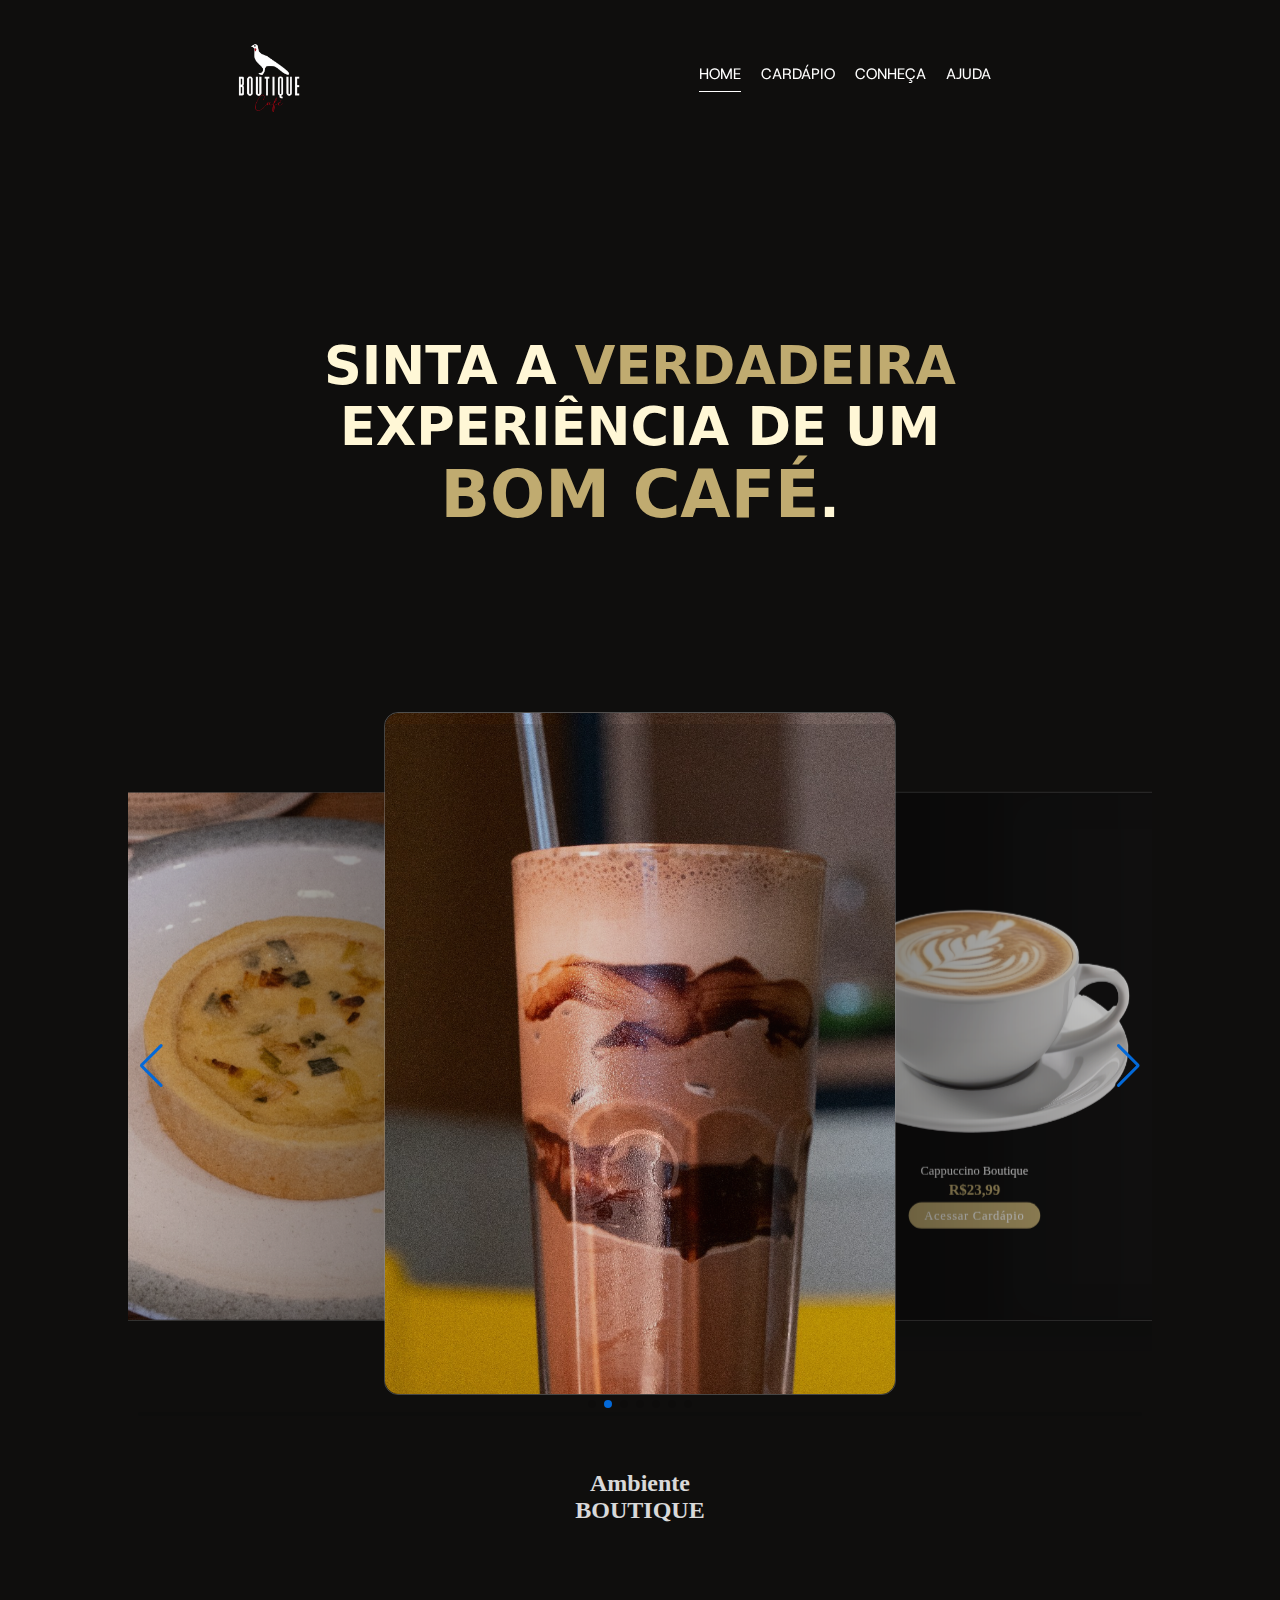
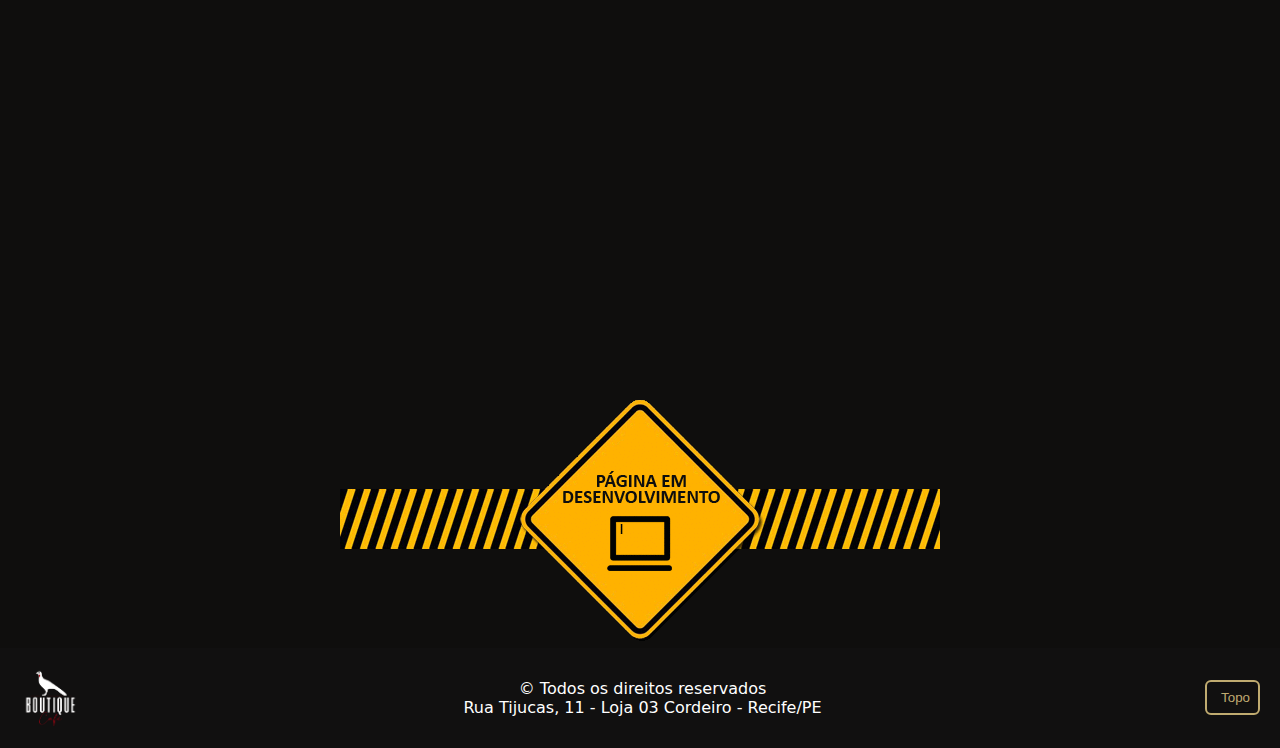
==== index.html @ 2b04c870 "chatbot" ====
<!DOCTYPE html>
<html lang="pt-BR">
<head>
    <meta charset="UTF-8">
    <link rel="stylesheet" href="https://fonts.googleapis.com/css2?family=Material+Symbols+Outlined:opsz,wght,FILL,GRAD@20..48,100..700,0..1,-50..200" />
    <script src="https://kit.fontawesome.com/f527ee9b29.js" crossorigin="anonymous"></script>
    <meta name="viewport" content="width=device-width, initial-scale=1.0">
    <link rel="stylesheet" href="src/cores.css">
    <link rel="stylesheet" href="style3.css">
    <link rel="stylesheet" href="src/mobile.css">
    <link rel="stylesheet" href="src/home.css">
    <link rel="stylesheet" href="src/swiper-bundle.min.css">
    <title>Boutique Café - Home</title>
</head>
<body>
    <div class="preload">
        <span class="loader"></span>
    </div>

    <header class="header">
        <nav class="nav">
            <img src="imgs/logo.png" alt="">
            <div class="mobile-menu">
                <div class="line1"></div>
                <div class="line2"></div>
                <div class="line3"></div>
            </div>
            <ul>
                <li><a href="index.html" id="current-page">HOME</a></li>
                <li><a href="cardapio.html">CARDÁPIO</a></li>
                <li><a href="desenvolvimento.html">CONHEÇA</a></li>
                <li><a href="desenvolvimento.html">AJUDA</a></li>
                <li>
                <div class="buttons">
                    <a id="btn-nav" href="">
                        <i class="fa-brands fa-instagram"></i>
                    </a>
                    <a href="" id="btn-nav">
                        <i class="fa-brands fa-whatsapp"></i>
                    </a>
                </div>
                </li>
            </ul>
        </nav>

        <section id="text-home">
            <h2>SINTA A <span>VERDADEIRA</span><br>EXPERIÊNCIA DE UM<br><span id="cafe">BOM CAFÉ</span>.</h2>
        </section>
    </header>

    <main class="main">
        <section class="section-destaques">
            <div class="swiper">
                <div class="swiper-wrapper">
            
                    <div class="swiper-slide">
                        <img src="imgs/slide1.jpeg" alt="">
                    </div>
                    <div class="swiper-slide">
                        <img src="imgs/slide2.jpeg" alt="">
                    </div>
                    <div class="swiper-slide">
                        <div class="card-produto">
                            <div class="info-produto">
                                <div>
                                    <img src="imgs/cappuccino-boutique.webp" alt="" width="110">
                                    <h3>Cappuccino Boutique</h3>
                                    <h2>R$23,99</h2>
                                    <a href="cardapio.html">Acessar Cardápio</a>
                                </div>
                            </div>
                        </div>
                    </div>
                    <div class="swiper-slide">
                        <img src="imgs/slide4.jpeg" alt="">
                    </div>
                    <div class="swiper-slide">
                        <img src="imgs/slide5.jpeg" alt="">
                    </div>
                    <div class="swiper-slide">
                        <img src="imgs/cappuccino-boutique.webp" alt="">
                    </div>

                    <div class="swiper-slide">
                        <div class="card-produto">
                            <div class="info-produto">
                                <div>
                                    <img src="imgs/slide6.webp" alt="" width="110">
                                    <h3>Cheesecake de baunilha</h3>
                                    <h2>R$27,89</h2>
                                    <a href="cardapio.html">Acessar Cardápio</a>
                                </div>
                            </div>
                           </div>
                    </div>
            
                </div>
             
                <div class="swiper-pagination"></div>
              
            
                <div class="swiper-button-prev"></div>
                <div class="swiper-button-next"></div>
              
               
                <div class="swiper-scrollbar"></div>
              </div>
        </section>
        
        <section class="ambiente-section">
            <div class="titulo-ambiente">
                <h2>Ambiente <br>BOUTIQUE</h2>
            </div>

            <div class="elementos-ambiente">
                <iframe style="border-radius:12px" src="https://open.spotify.com/embed/playlist/3Sc6kxvtyqNunFxb2NByYa?utm_source=generator" width="300px" height="400px" frameBorder="0" allowfullscreen="" allow="autoplay; clipboard-write; encrypted-media; fullscreen; picture-in-picture" loading="lazy"></iframe>

                <div class="fotos-ambiente">
                    <img src="imgs/ambiente1.jpg" alt="">
                <img src="imgs/ambiente2.jpg" alt="">
                <img src="imgs/ambiente3.jpg" alt="">
                </div>
            </div>

        </section>

        <div class="construcao">
            <img src="imgs/construcao.gif" alt="" style="width: 100%;">
        </div>

    </main>
    
    <footer class="footer">
        <img src="imgs/logo.png" alt="">
        <p id="copyright">&copy; Todos os direitos reservados<br>Rua Tijucas, 11 - Loja 03
            Cordeiro - Recife/PE</p>
        <div id="botoes">
            <button class="btn-return" id="ir-topo"><i class="fa-solid fa-angle-up"></i> Topo</button>
        </div>
    </footer>

    <script src="src/swiper-bundle.min.js"></script>
    <script src="src/home.js"></script>

    <script src="https://cdnjs.cloudflare.com/ajax/libs/jquery/3.4.1/jquery.min.js"></script>
    <script src="src/script.js"></script>


    <script src="https://www.gstatic.com/dialogflow-console/fast/messenger/bootstrap.js?v=1"></script>
<df-messenger
  intent="WELCOME"
  chat-title="Assistente Virtual"
  agent-id="2d00a8aa-26d2-4cb7-b5be-361709b8a0f1"
  language-code="pt-br"
  chat-icon="[data-uri]"
></df-messenger>


</body>
</html>
---- src/cores.css ----
:root {
    --bg-dark: #0f0e0d;
    --bg-white: #f0f0f0;
    --txt-c-dark: #fafafa;
    --txt-c-white: #111;
    --txt-c-hover: #aaacae;
    --c-brown: #1a1108;
    --c-red: #f03d3d;
    --c-red-hover: #f03d3dad;
    --c-yellow: #f0ed55;
    --c-yellow-hover: #f0ed55ad;
}
---- style3.css ----
@import url('https://fonts.googleapis.com/css2?family=DM+Sans:ital,opsz,wght@0,9..40,100..1000;1,9..40,100..1000&family=Host+Grotesk:ital,wght@0,300..800;1,300..800&display=swap');

*, *::before, *::after {
    padding: 0;
    margin: 0;
    box-sizing: border-box;
}

body {
    display: flex;
    justify-content: center;
    align-items: center;
    min-height: 100vh;
    flex-direction: column;
    background-color: #0f0e0d;
}

.header {
    width: 100%;
    font-family: "Host Grotesk", serif;
    font-optical-sizing: auto;
    font-style: normal;
    background-image: url("imgs/teste.jpg");
    background-size: 100%;
    background-repeat: no-repeat;
    background-position: top center;

    nav {
        display: flex;
        padding: 40px;
        justify-content: space-around;
        align-items: center;
        position: sticky;
        top: 0;
        z-index: 2;
    }
    nav img {
        width: 75px;
    }
    nav ul {
        display: flex;
        align-items: center;
    }
    nav li {
        display: flex;
        margin: 0 10px;
    }
    nav a {
        text-decoration: none;
        color: #fff;
        font-size: 15px;
    }
    #current-page::after {
        content: "";
        display: block;
        width: 100%;
        height: 1px;
        margin-top: 7px;
        background-color: #fff;
        opacity: 1;
    }

    nav a::after {
        content: "";
        display: block;
        width: 0px;
        height: 1px;
        margin-top: 7px;
        background-color: #fff;
        transition: 0.25s;
        opacity: 0;
    }
    nav a:hover::after {
        width: 100%;
        opacity: 1;
    }
    .buttons {
        display: flex;
    }
    .buttons #btn-nav {
        margin: 0 7px;
        transition: 0.25s;
        font-size: 22px;
    }
    .buttons #btn-nav:hover {
        color: #aaacae;
    }
    .buttons #btn-nav::after {
        opacity: 0;
    }
}

section#text-home {
    font-family: system-ui, -apple-system, BlinkMacSystemFont, 'Segoe UI', Roboto, Oxygen, Ubuntu, Cantarell, 'Open Sans', 'Helvetica Neue', sans-serif;
    display: flex;
    font-weight: 500;
    color: #fff7d6;
    text-align: center;
    align-items: center;
    justify-content: center;
    font-size: 35px;

    h2 {
        margin: 20vh 20px;
    }
    span {
        
        color: #c0ab70;
    }
    span#cafe {
        font-size: 65px;
    }
}

/* MAIN */

.main {
    width: 100%;
    display: flex;
    align-items: center;
    justify-content: center;
    flex: 1 1 0;
    background-color: transparent;
    flex-direction: column;
}

/* MAIN */


/* FOOTER */
.footer {
    width: 100%;
    font-family: system-ui, -apple-system, BlinkMacSystemFont, 'Segoe UI', Roboto, Oxygen, Ubuntu, Cantarell, 'Open Sans', 'Helvetica Neue', sans-serif;
    display: flex;
    background-color: #111010;
    color: #fafafa;
    align-items: center;
    justify-content: space-between;
    padding: 20px;

    img {
        width: 60px;
    }
    p {
        text-align: center;
        color: #fff;
    }
    #botoes {
        display: flex;
    }
    #botoes .btn-return {
        border: 2px solid #c0ab70;
        display: flex;
        color: #c0ab70;
        padding: 8px;
        border-radius: 6px;
        background-color: transparent;
        cursor: pointer;
        transition: 0.33s;
        align-items: center;
    }#botoes .btn-return i {
        margin-right: 6px;
    }
    #botoes .btn-return:hover {
        background-color: #c0ab70;
        color: #fafafa;
    }

}

/* FOOTER*/


/* CHATBOT */
df-messenger {
    --df-messenger-bot-message: gold;
    --df-messenger-button-titlebar-color: white;
    --df-messenger-button-titlebar-font-color:black;
    --df-messenger-chat-background-color: white;
    --df-messenger-font-color: rgb(255, 255, 255);
    --df-messenger-send-icon: rgb(3, 3, 3);
    --df-messenger-user-message: rgb(0, 0, 0);
    --df-messenger-chat-title-color: black;
}
/* CHATBOT*/

/* carega tela */

.preload {
    position: fixed;
    z-index: 999999;
    background: #111010;
    width: 100%;
    height: 100%;
    text-align: center;
}
.loader {
    position: relative;
    top: 45%;
    width: 78px;
    height: 78px;
    border: 5px solid #FFF;
    border-bottom-color: transparent;
    border-radius: 50%;
    display: inline-block;
    box-sizing: border-box;
    animation: rotation 1s linear infinite;
    
    }

    @keyframes rotation {
    0% {
        transform: rotate(0deg);
    }
    100% {
        transform: rotate(360deg);
    }
    }
---- src/mobile.css ----
header {
    position: relative;
    .mobile-menu div {
        width: 32px;
        height: 2px;
        background-color: #fff;
        margin: 8px;
        transition: 0.3s;
    }
    .mobile-menu {
        display: none;
        cursor: pointer;
    }
    .mobile-menu.active .line1 {
        transform: rotate(-45deg) translate(-8px, 8px);
    }
    
    .mobile-menu.active .line2 {
        opacity: 0;
    }
    
    .mobile-menu.active .line3 {
        transform: rotate(45deg) translate(-5px, -7px);
    }

}


@media (max-width: 999px) {
    /*body {
        overflow-x: hidden;
    }*/
    .header nav {
        justify-content: space-between;
    }
    .header nav ul {
        position: fixed;
        margin-top: 80px;
        top: 8vh;
        right: 0;
        width: 100%;
        height: 92vh;
        background-color: #0f0e0d;
        flex-direction: column;
        align-items: center;
        justify-content: space-evenly;
        transform: translateX(100%);
        transition: transform 0.5s;
    }
    header nav ul li {
        opacity: 0;
    }
    header .mobile-menu {
        display: block;
    }
    header nav ul.active {
        transform: translateX(0);
        z-index: 999999;
    }
    header #current-page::after {
        width: 0;
    }
    header nav ul a {
        font-size: 22px;
    }
    header nav ul a:hover {
        color: #aaacae;
    }
    header nav ul a:hover::after {
        width: 0;
    }
    .head {
        background-size: 1000px;
    }
}

@keyframes navLinkFade {
    from {
        opacity: 0;
        transform: translateX(50px);
    }
    to {
        opacity: 1;
        transform: translateX(0);
    }
}

@media (max-width: 999px) {

    
    
}
---- src/home.css ----
.section-destaques {
    width: 100%;
    display: flex;
    align-items: center;
    justify-content: center;
}

.swiper {
    width: 100%;
    padding: 50px 0;
    z-index: 1;
}

.swiper-slide {
    position: relative;
    width: 320px;
    aspect-ratio: 3/4;
    border-radius: 14px;
    border: 1px solid rgba(177, 177, 177, 0.4);
    margin-bottom: 25px;
}

.swiper-slide img {
    display: block;
    width: 100%;
    height: 100%;
    object-fit: cover;
    border-radius: inherit;
    user-select: none;
}

@media (min-width: 768px) {
    .swiper {
        max-width: 1024px; /* Limita a largura máxima do container */
    }

    /*.swiper-slide {
        max-width: 380px; 
        margin: auto; 
    }*/

    .info-produto h3 {
        font-size: 16px;
    }

    .info-produto h2 {
        font-size: 12px;
    }
}

.card-produto {
    position: relative;
    width: 100%;
    height:100%;
    background-color: #111010;
    transform-style: preserve-3d;
    border-radius: 20px;
    box-shadow: inset 300px 0 50px rgba(0, 0, 0, 0.15), 0 20px 20px rgba(0, 0, 0, 0.15);
}

.info-produto {
    position: absolute;
    top: 0;
    left: 0;
    width: 100%;
    height: 100%;
    display: flex;
    justify-content: center;
    align-items: center;
    overflow: hidden;
    color: #fff;
    text-align: center;
    z-index: 1;
}

.info-produto h3 {
    font-weight: 500;
    margin: 5px 0;
}

.info-produto h2 {
    font-size: 1.2rem;
    color: #c0ab70;
    font-weight: 600;
}

/*.info-produto p {
    padding-top: 10px;
    padding-bottom: 10px;
    text-align: center;
}*/

.info-produto a {
    display: inline-block;
    padding: 8px 20px;
    background-color: #c0ab70;
    margin-top: 5px;
    letter-spacing: 1px;
    border-radius: 20px;
    text-decoration: none;
    color: #fff;
    font-weight: 500;
}


.ambiente-section {
    width: 100%;
    padding: 50px;
    color: #FFF;
}

.titulo-ambiente {
    width: 100%;
    text-align: center;
    margin-bottom: 25px;
}

.elementos-ambiente {
    width: 100%;
    display: flex;
    gap: 20px;
}

.fotos-ambiente

.elementos-ambiente .fotos-ambiente img {
    width: 300px;
    height: 300px;
    object-fit: cover;
}
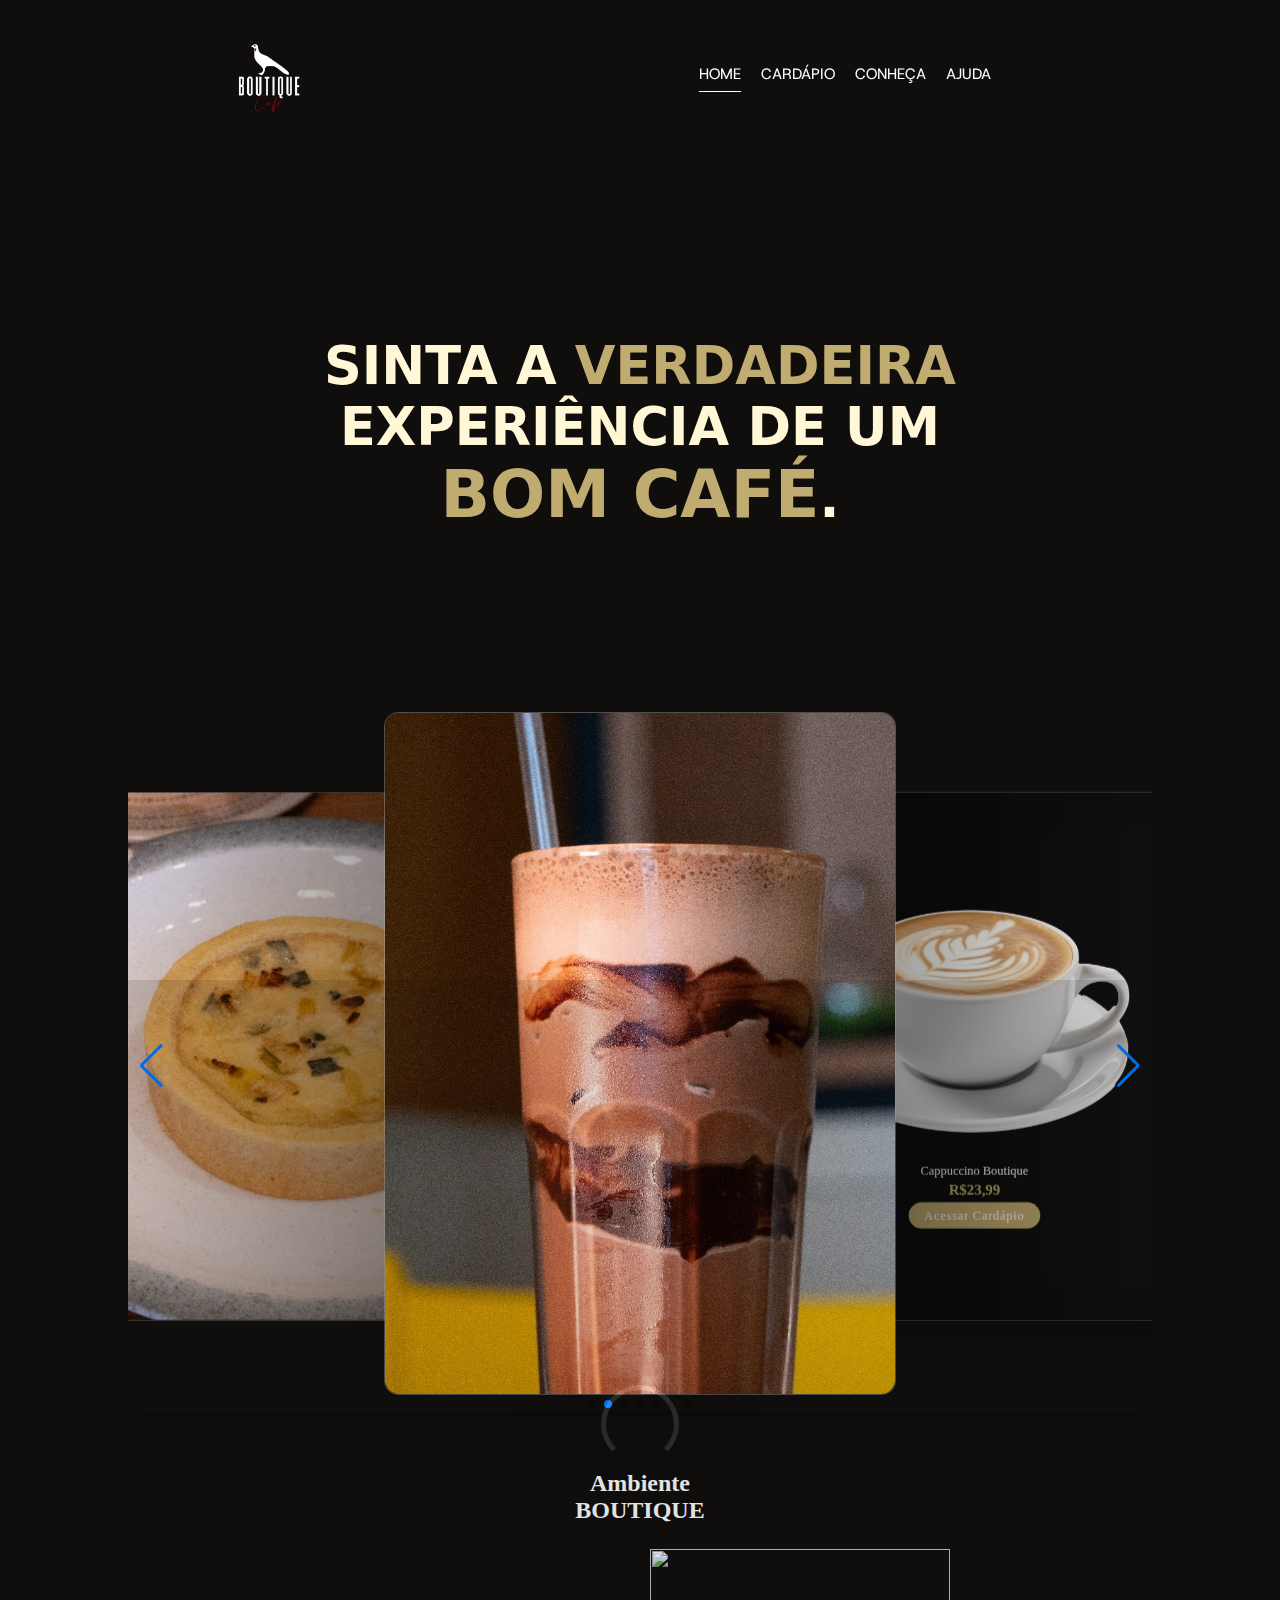
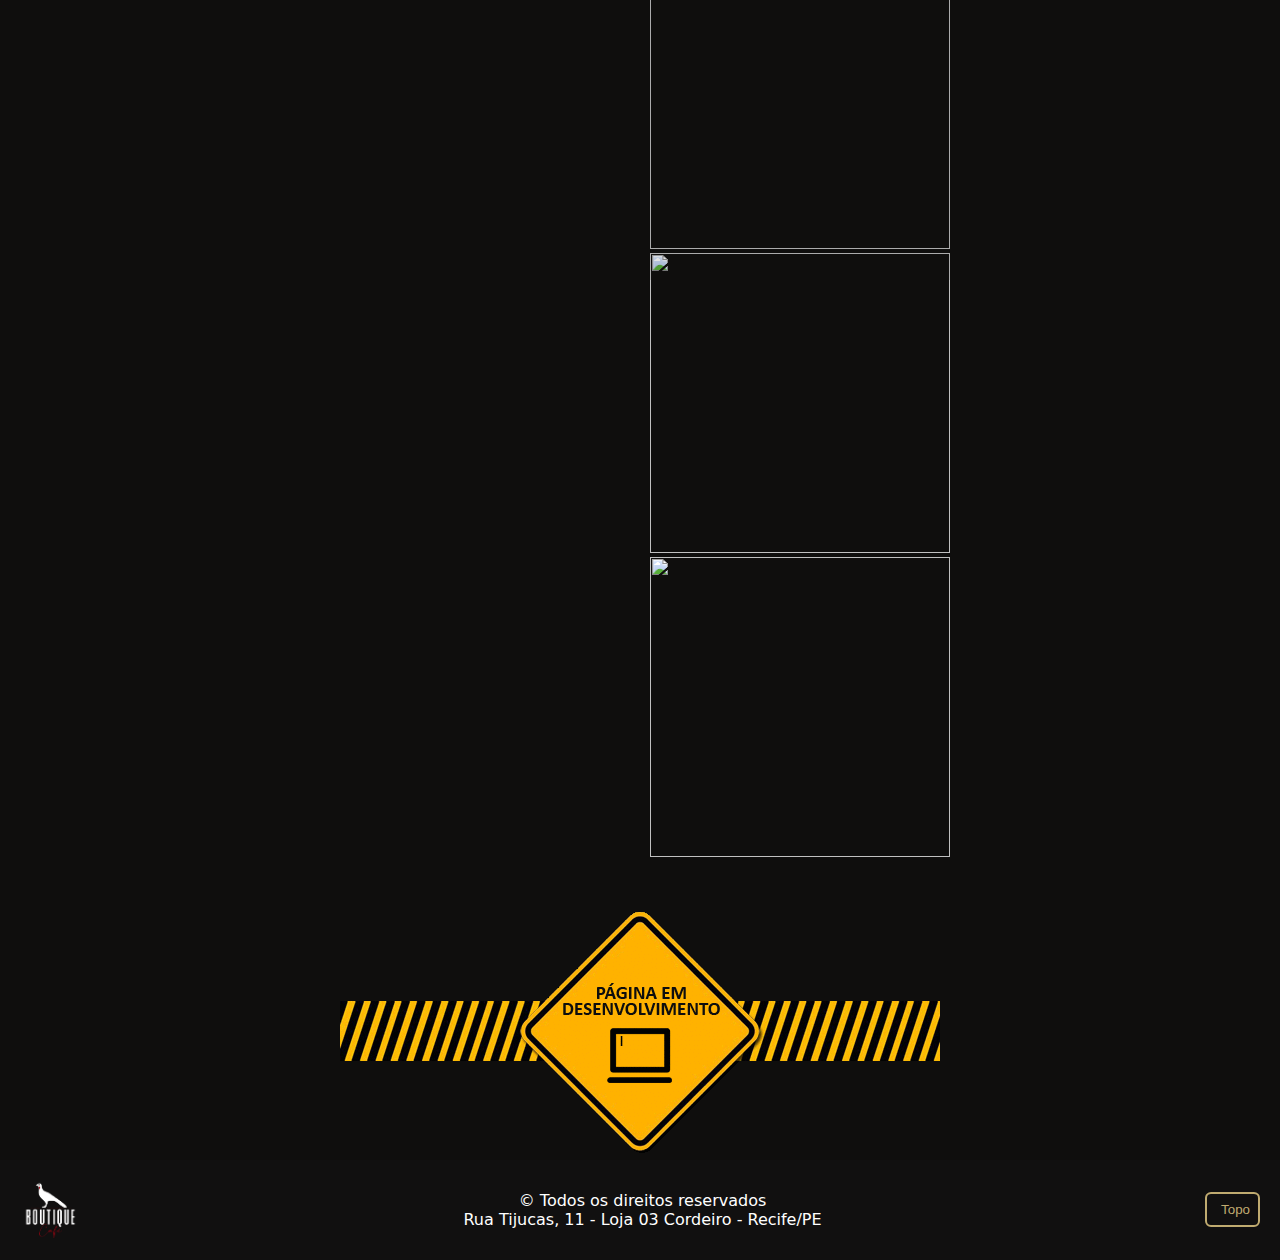
==== commit 01b330ef: "chatbot v2" ====
--- a/index.html
+++ b/index.html
@@ -149,10 +149,9 @@
     <script src="https://www.gstatic.com/dialogflow-console/fast/messenger/bootstrap.js?v=1"></script>
 <df-messenger
   intent="WELCOME"
-  chat-title="Assistente Virtual"
+  chat-title="Assistente_Virtual"
   agent-id="2d00a8aa-26d2-4cb7-b5be-361709b8a0f1"
   language-code="pt-br"
-  chat-icon="[data-uri]"
 ></df-messenger>
 
 
--- a/src/home.css
+++ b/src/home.css
@@ -119,9 +119,13 @@
     width: 100%;
     display: flex;
     gap: 20px;
+    flex-wrap: wrap;
+    justify-content: center;
 }
 
-.fotos-ambiente
+.fotos-ambiente {
+    width: 300px;
+}
 
 .elementos-ambiente .fotos-ambiente img {
     width: 300px;
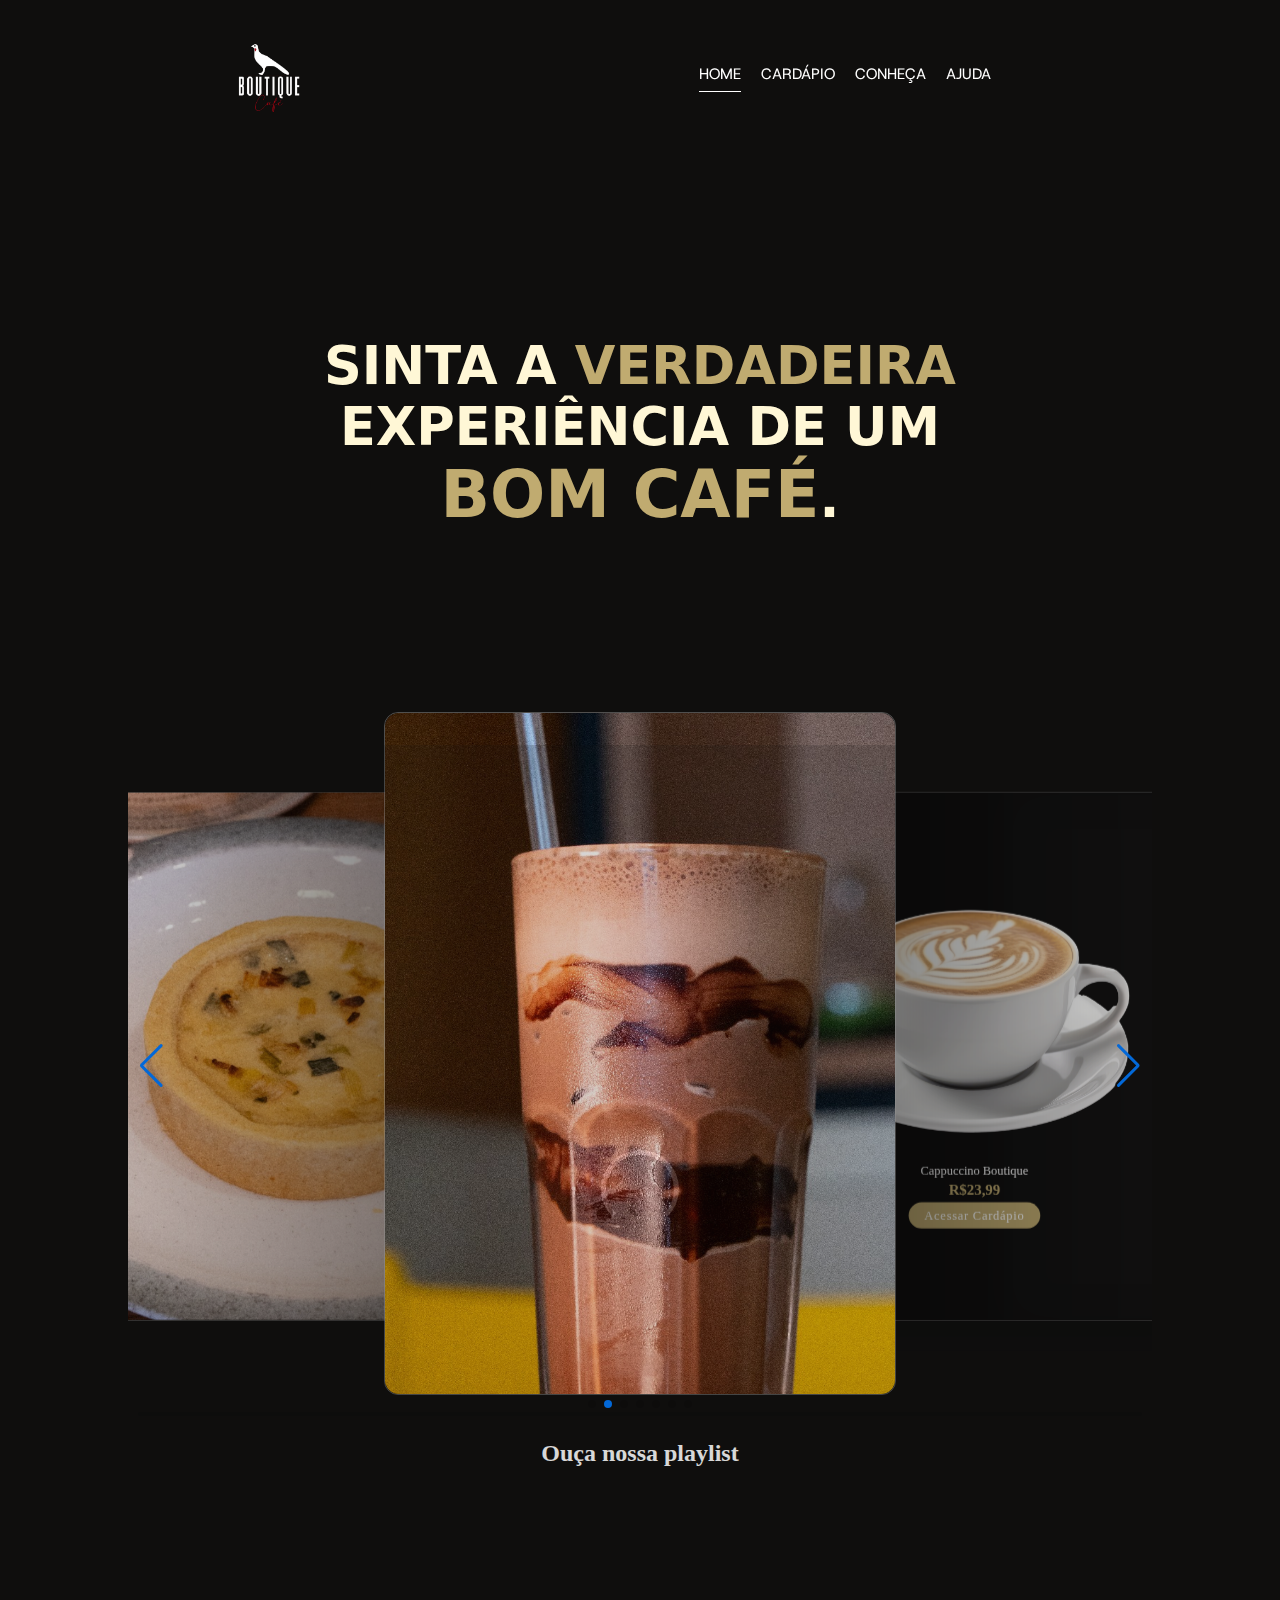
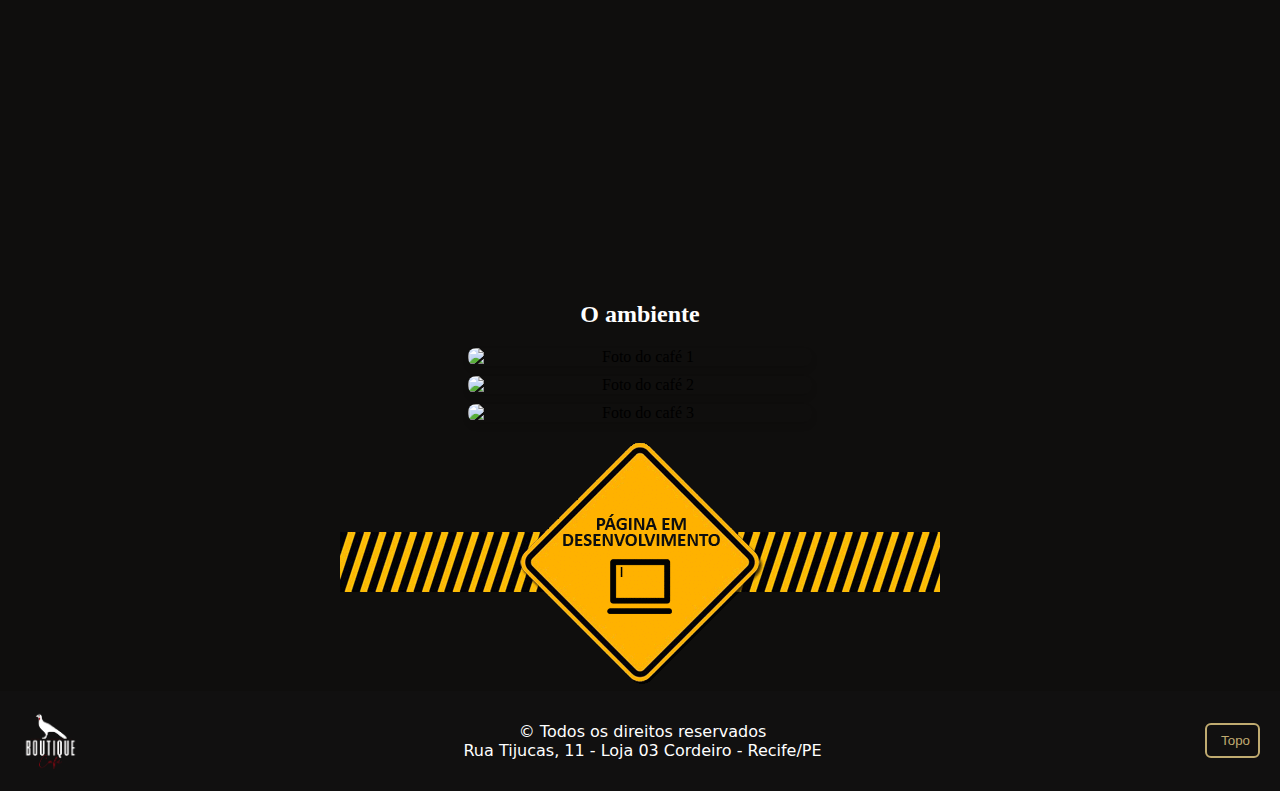
==== commit 9c3352b2: "ajuste da seção ambiente" ====
--- a/index.html
+++ b/index.html
@@ -107,21 +107,30 @@
               </div>
         </section>
         
-        <section class="ambiente-section">
-            <div class="titulo-ambiente">
-                <h2>Ambiente <br>BOUTIQUE</h2>
-            </div>
-
-            <div class="elementos-ambiente">
-                <iframe style="border-radius:12px" src="https://open.spotify.com/embed/playlist/3Sc6kxvtyqNunFxb2NByYa?utm_source=generator" width="300px" height="400px" frameBorder="0" allowfullscreen="" allow="autoplay; clipboard-write; encrypted-media; fullscreen; picture-in-picture" loading="lazy"></iframe>
-
-                <div class="fotos-ambiente">
-                    <img src="imgs/ambiente1.jpg" alt="">
-                <img src="imgs/ambiente2.jpg" alt="">
-                <img src="imgs/ambiente3.jpg" alt="">
+        <section id="ambiente">
+            <div class="container">
+                <div class="playlist">
+                    <h2>Ouça nossa playlist</h2>
+                    <iframe style="border-radius:12px" 
+                            src="https://open.spotify.com/embed/playlist/3Sc6kxvtyqNunFxb2NByYa?utm_source=generator" 
+                            width="100%" 
+                            height="400px" 
+                            frameBorder="0" 
+                            allowfullscreen="" 
+                            allow="autoplay; clipboard-write; encrypted-media; fullscreen; picture-in-picture" 
+                            loading="lazy">
+                    </iframe>
+                </div>
+        
+                <div class="fotos-local">
+                    <h2>O ambiente</h2>
+                    <div class="fotos">
+                        <img src="imgs/ambiente1.jpg" alt="Foto do café 1" />
+                        <img src="imgs/ambiente2.jpg" alt="Foto do café 2" />
+                        <img src="imgs/ambiente3.jpg" alt="Foto do café 3" />
+                    </div>
                 </div>
             </div>
-
         </section>
 
         <div class="construcao">
--- a/src/home.css
+++ b/src/home.css
@@ -103,32 +103,76 @@
 }
 
 
-.ambiente-section {
+/* AMBIENTE */
+#ambiente {
+    padding: 20px;
+    display: flex;
+    flex-direction: column;
+    align-items: center;
+}
+
+.container {
+    max-width: 1200px;
     width: 100%;
-    padding: 50px;
+    margin: 0 auto;
+}
+
+.playlist {
+    text-align: center;
+    margin-bottom: 30px;
     color: #FFF;
 }
 
-.titulo-ambiente {
+.playlist iframe {
+    border-radius: 12px;
     width: 100%;
-    text-align: center;
-    margin-bottom: 25px;
+    max-width: 600px;
+    height: 400px;
 }
 
-.elementos-ambiente {
-    width: 100%;
+.fotos-local {
+    text-align: center;
+}
+
+.fotos-local h2 {
+    color: #FFF;
+    margin-bottom: 20px;
+    font-size: 24px;
+}
+
+.fotos {
     display: flex;
-    gap: 20px;
     flex-wrap: wrap;
     justify-content: center;
+    gap: 10px;
 }
 
-.fotos-ambiente {
-    width: 300px;
+.fotos img {
+    width: 100%;
+    max-width: 350px;
+    height: auto;
+    border-radius: 8px;
+    box-shadow: 0 4px 6px rgba(0, 0, 0, 0.1);
+    transition: transform 0.3s ease;
 }
 
-.elementos-ambiente .fotos-ambiente img {
-    width: 300px;
-    height: 300px;
-    object-fit: cover;
+.fotos img:hover {
+    transform: scale(1.05);
+}
+
+/* Responsividade */
+@media (max-width: 768px) {
+    .playlist iframe {
+        max-width: 85%;
+    }
+
+    .fotos {
+        flex-direction: column;
+        justify-content: center;
+        align-items: center;
+    }
+
+    .fotos img {
+        max-width: 75%;
+    }
 }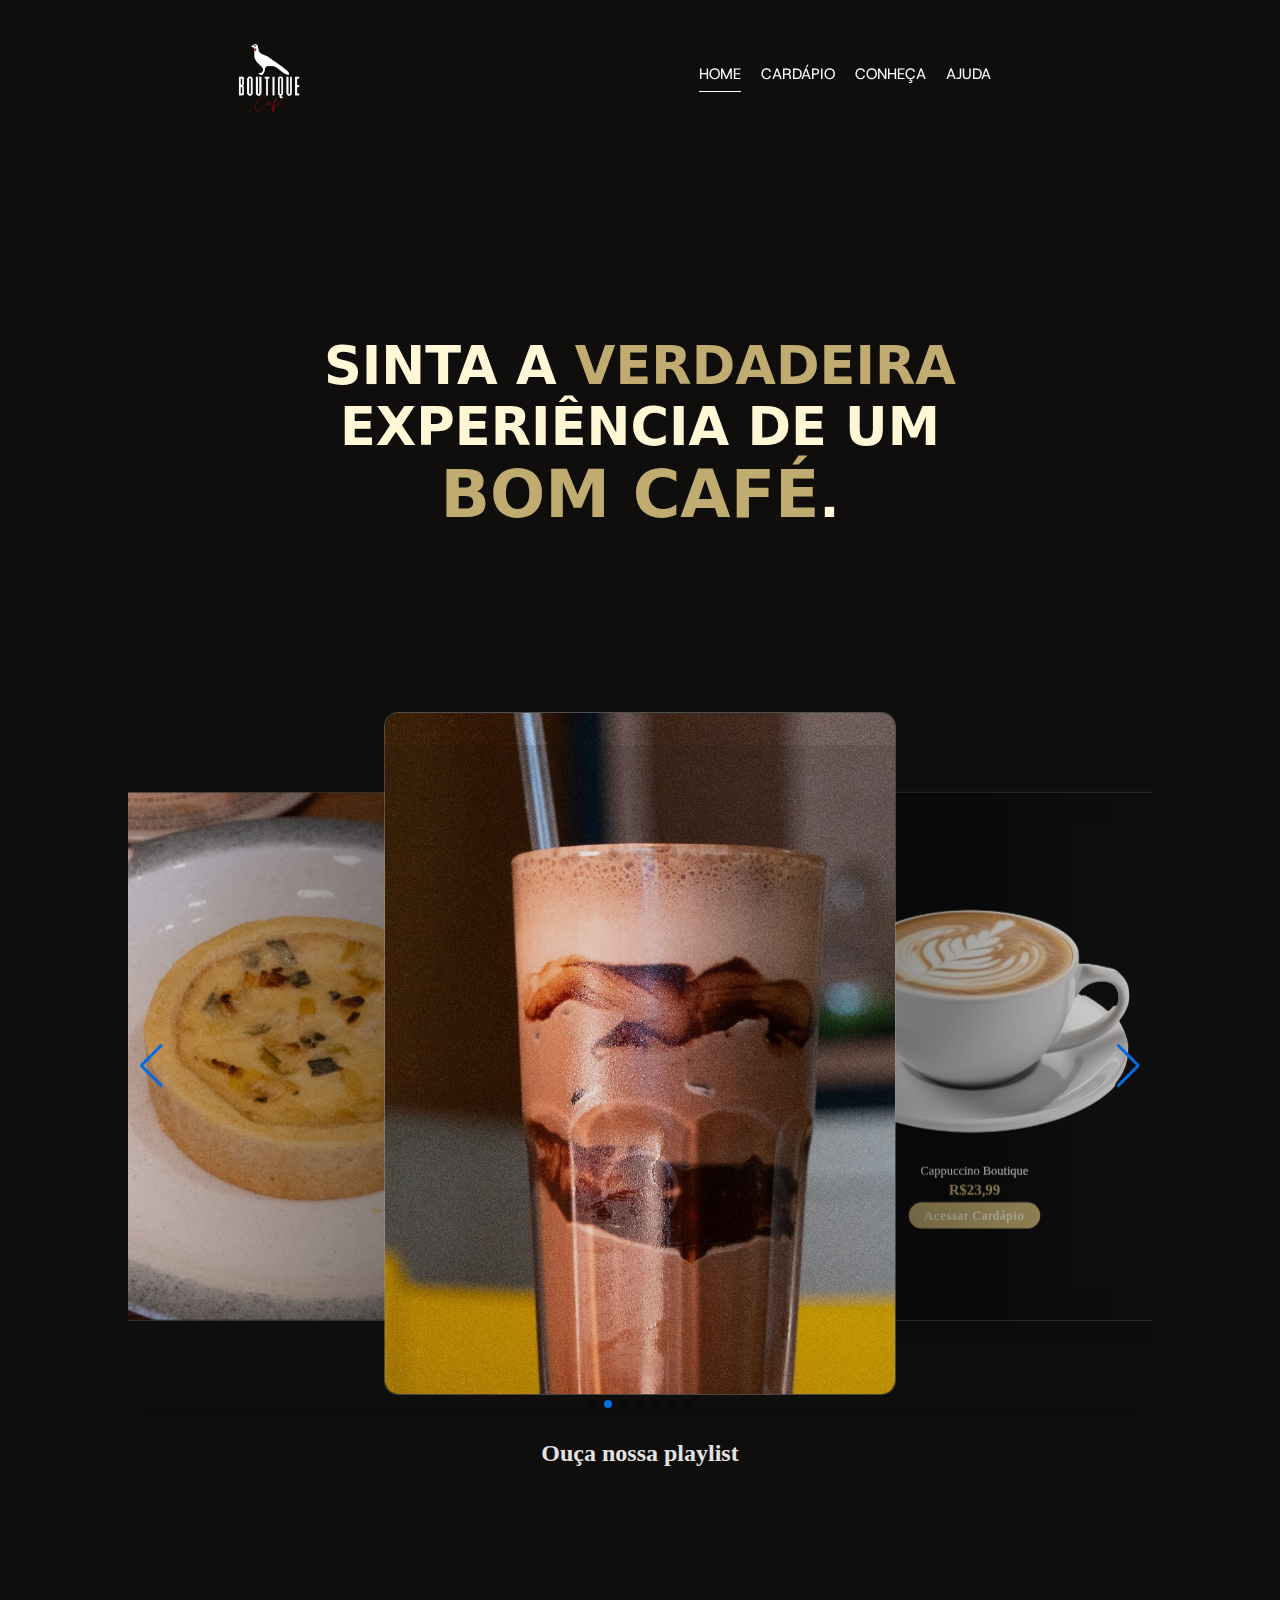
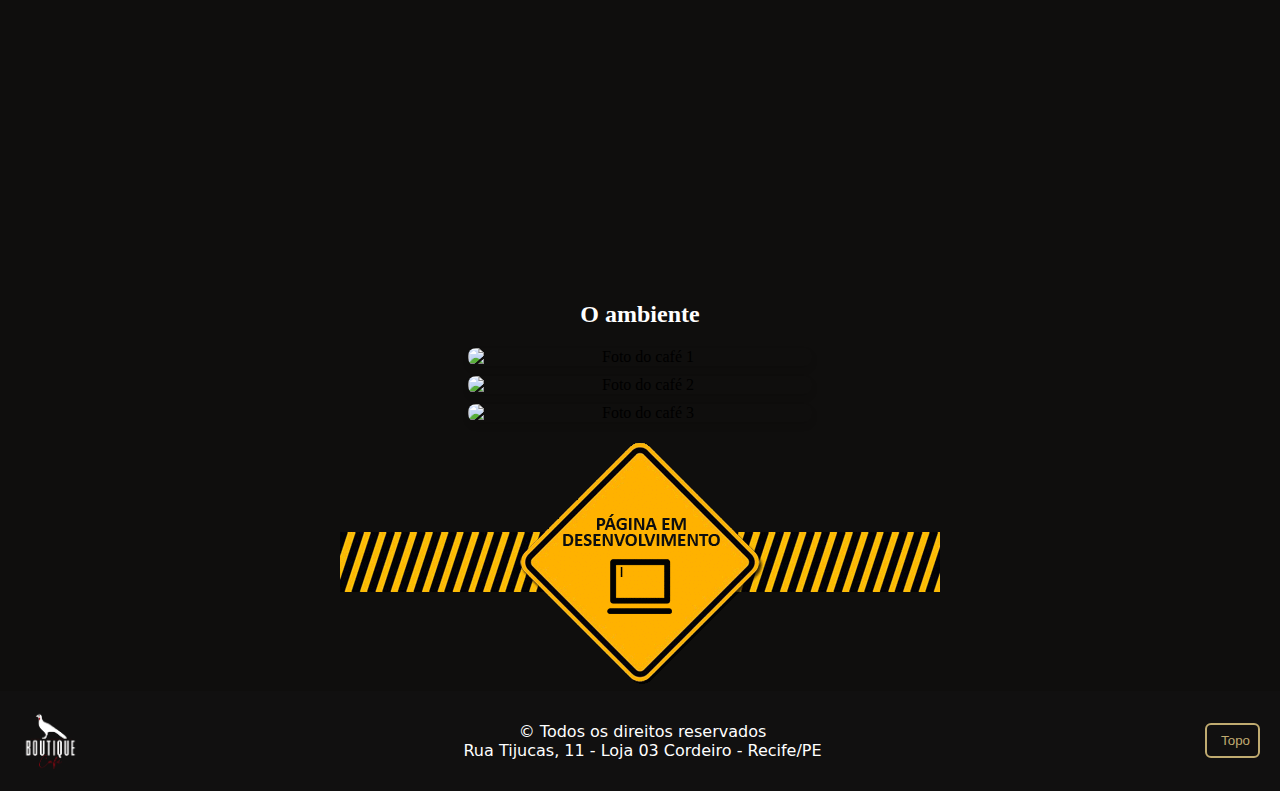
==== commit 84024ca9: "socorro" ====
--- a/index.html
+++ b/index.html
@@ -28,7 +28,7 @@
             <ul>
                 <li><a href="index.html" id="current-page">HOME</a></li>
                 <li><a href="cardapio.html">CARDÁPIO</a></li>
-                <li><a href="desenvolvimento.html">CONHEÇA</a></li>
+                <li><a href="conheca.html">CONHEÇA</a></li>
                 <li><a href="desenvolvimento.html">AJUDA</a></li>
                 <li>
                 <div class="buttons">
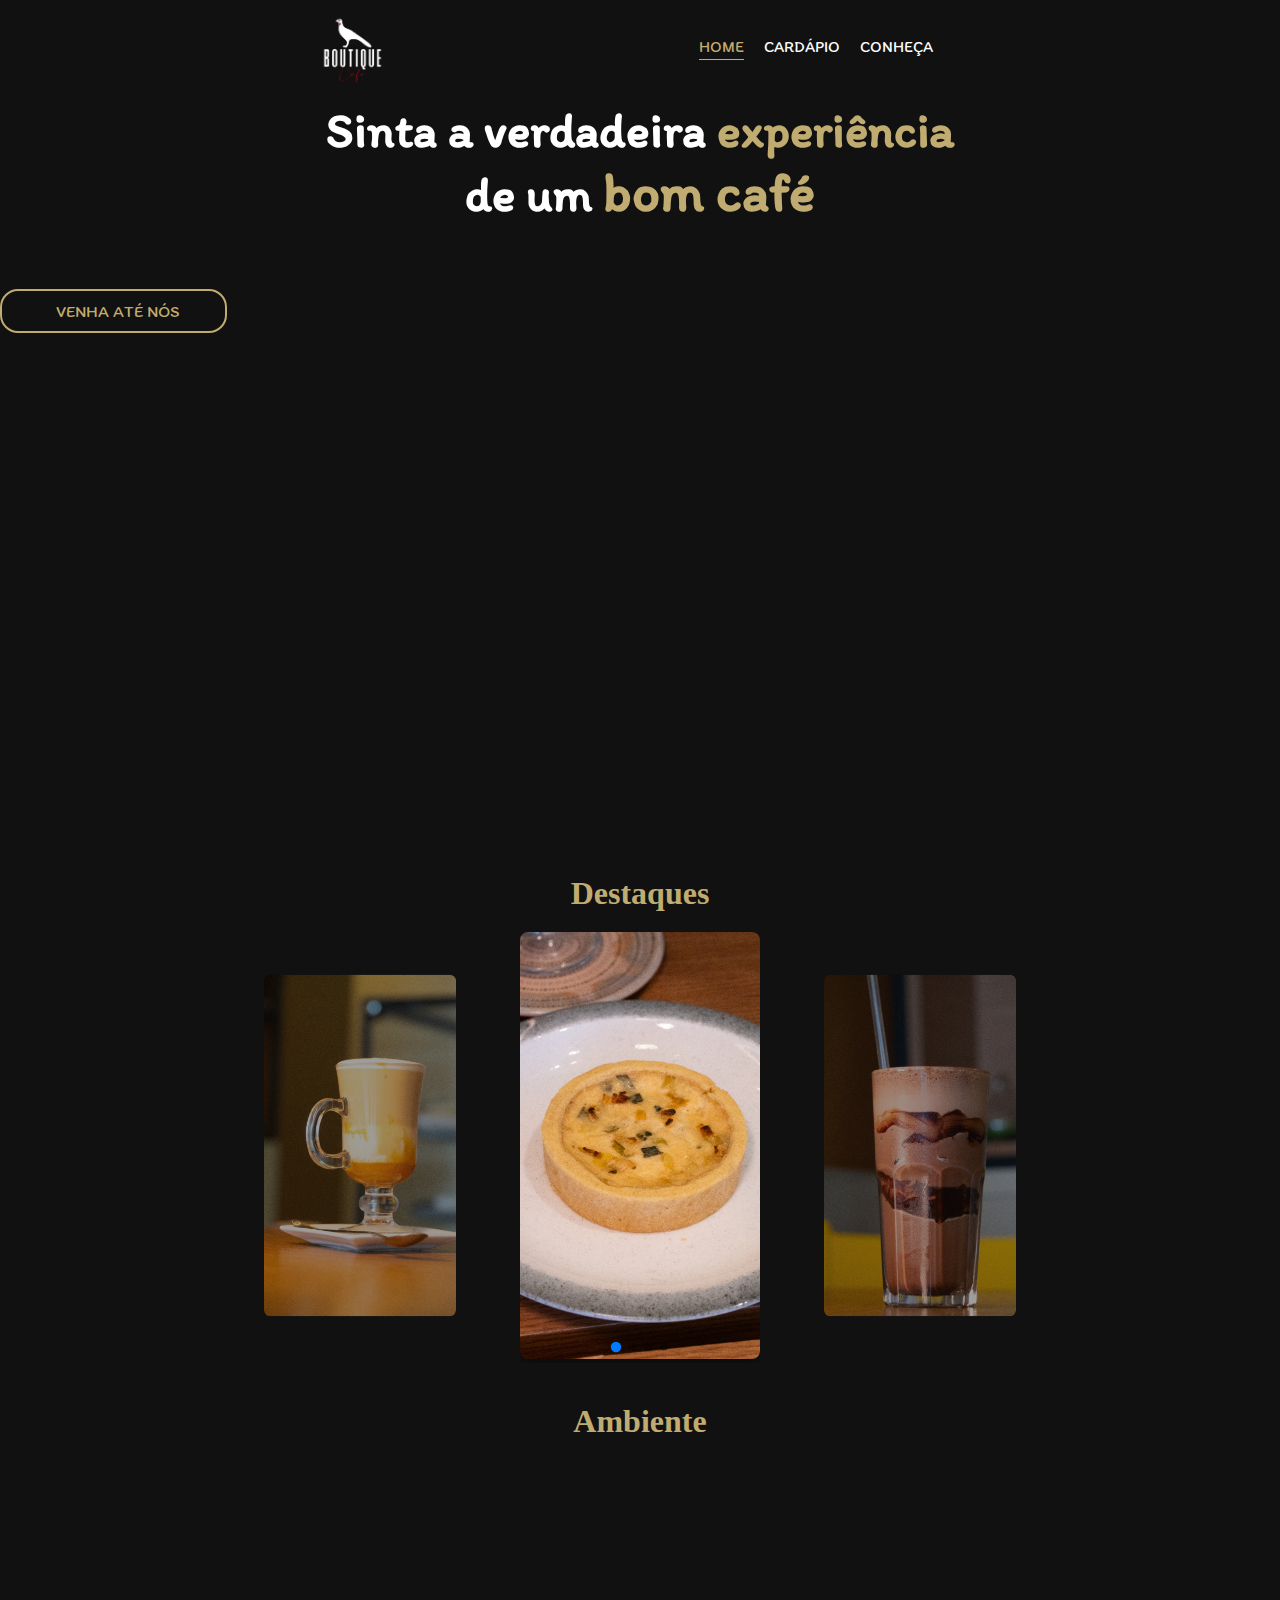
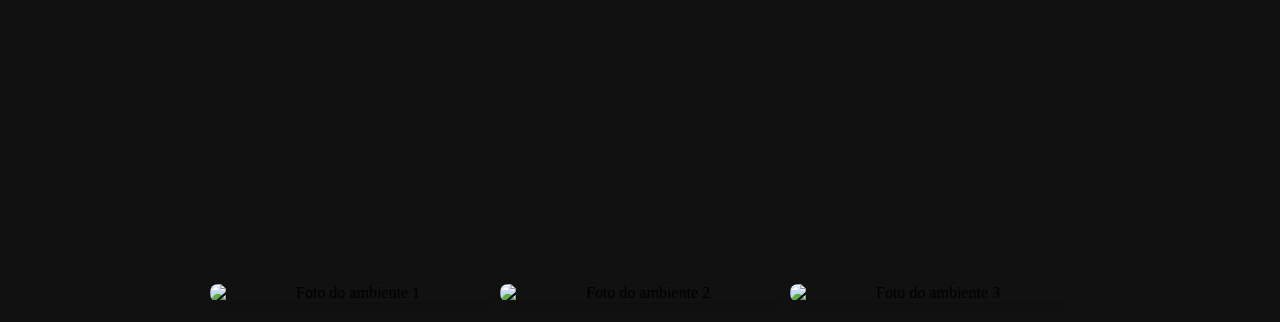
==== commit d376db80: "atualização header dialog" ====
--- a/index.html
+++ b/index.html
@@ -2,158 +2,73 @@
 <html lang="pt-BR">
 <head>
     <meta charset="UTF-8">
-    <link rel="stylesheet" href="https://fonts.googleapis.com/css2?family=Material+Symbols+Outlined:opsz,wght,FILL,GRAD@20..48,100..700,0..1,-50..200" />
     <script src="https://kit.fontawesome.com/f527ee9b29.js" crossorigin="anonymous"></script>
     <meta name="viewport" content="width=device-width, initial-scale=1.0">
-    <link rel="stylesheet" href="src/cores.css">
-    <link rel="stylesheet" href="style3.css">
-    <link rel="stylesheet" href="src/mobile.css">
-    <link rel="stylesheet" href="src/home.css">
-    <link rel="stylesheet" href="src/swiper-bundle.min.css">
-    <title>Boutique Café - Home</title>
+    <title>Home | Boutique Café</title>
+    <link rel="stylesheet" href="assets/main.css">
+    <link rel="stylesheet" href="assets/estilos/home.css">
 </head>
 <body>
-    <div class="preload">
-        <span class="loader"></span>
-    </div>
-
     <header class="header">
         <nav class="nav">
-            <img src="imgs/logo.png" alt="">
-            <div class="mobile-menu">
-                <div class="line1"></div>
-                <div class="line2"></div>
-                <div class="line3"></div>
-            </div>
+            <img id="logo" src="assets/imagens/logo2.png" alt="">
             <ul>
                 <li><a href="index.html" id="current-page">HOME</a></li>
                 <li><a href="cardapio.html">CARDÁPIO</a></li>
                 <li><a href="conheca.html">CONHEÇA</a></li>
-                <li><a href="desenvolvimento.html">AJUDA</a></li>
-                <li>
-                <div class="buttons">
-                    <a id="btn-nav" href="">
-                        <i class="fa-brands fa-instagram"></i>
-                    </a>
-                    <a href="" id="btn-nav">
-                        <i class="fa-brands fa-whatsapp"></i>
-                    </a>
-                </div>
-                </li>
+                <li id="btn-li"><a href="https://maps.app.goo.gl/JUyCvfjttjTmY7Di7" id="btn-instagram"><i class="fa-brands fa-instagram"></i></a></li>
             </ul>
         </nav>
+        <div class="title">
+            <h1>Sinta a verdadeira <span>experiência</span> de um <span id="bigspan">bom café</span></h1>
+            <button class="btn-loc"><i class="fa-solid fa-location-dot"></i> VENHA ATÉ NÓS</button>
+        </div>
+    </header>
+    <main class="content-main">
 
-        <section id="text-home">
-            <h2>SINTA A <span>VERDADEIRA</span><br>EXPERIÊNCIA DE UM<br><span id="cafe">BOM CAFÉ</span>.</h2>
-        </section>
-    </header>
-
-    <main class="main">
-        <section class="section-destaques">
+        <section class="slider-section">
+            <h2>Destaques</h2>
             <div class="swiper">
                 <div class="swiper-wrapper">
-            
                     <div class="swiper-slide">
-                        <img src="imgs/slide1.jpeg" alt="">
+                        <img src="assets/imagens/slide1.jpeg" alt="Imagem 1">
                     </div>
                     <div class="swiper-slide">
-                        <img src="imgs/slide2.jpeg" alt="">
+                        <img src="assets/imagens/slide2.jpeg" alt="Imagem 2">
                     </div>
                     <div class="swiper-slide">
-                        <div class="card-produto">
-                            <div class="info-produto">
-                                <div>
-                                    <img src="imgs/cappuccino-boutique.webp" alt="" width="110">
-                                    <h3>Cappuccino Boutique</h3>
-                                    <h2>R$23,99</h2>
-                                    <a href="cardapio.html">Acessar Cardápio</a>
-                                </div>
-                            </div>
-                        </div>
+                        <img src="assets/imagens/slide3.jpeg" alt="Imagem 3">
                     </div>
                     <div class="swiper-slide">
-                        <img src="imgs/slide4.jpeg" alt="">
+                        <img src="assets/imagens/slide4.jpeg" alt="Imagem 4">
                     </div>
-                    <div class="swiper-slide">
-                        <img src="imgs/slide5.jpeg" alt="">
-                    </div>
-                    <div class="swiper-slide">
-                        <img src="imgs/cappuccino-boutique.webp" alt="">
-                    </div>
+                </div>
+                <div class="swiper-pagination"></div>
+            </div>
+        </section>
 
-                    <div class="swiper-slide">
-                        <div class="card-produto">
-                            <div class="info-produto">
-                                <div>
-                                    <img src="imgs/slide6.webp" alt="" width="110">
-                                    <h3>Cheesecake de baunilha</h3>
-                                    <h2>R$27,89</h2>
-                                    <a href="cardapio.html">Acessar Cardápio</a>
-                                </div>
-                            </div>
-                           </div>
-                    </div>
-            
-                </div>
-             
-                <div class="swiper-pagination"></div>
-              
-            
-                <div class="swiper-button-prev"></div>
-                <div class="swiper-button-next"></div>
-              
-               
-                <div class="swiper-scrollbar"></div>
-              </div>
-        </section>
-        
-        <section id="ambiente">
-            <div class="container">
-                <div class="playlist">
-                    <h2>Ouça nossa playlist</h2>
-                    <iframe style="border-radius:12px" 
-                            src="https://open.spotify.com/embed/playlist/3Sc6kxvtyqNunFxb2NByYa?utm_source=generator" 
-                            width="100%" 
-                            height="400px" 
-                            frameBorder="0" 
-                            allowfullscreen="" 
-                            allow="autoplay; clipboard-write; encrypted-media; fullscreen; picture-in-picture" 
-                            loading="lazy">
+        <section id="ambiente" class="ambiente-section">
+            <h2>Ambiente</h2>
+            <div class="ambiente-content">
+                <div class="ambiente-iframe">
+                    <iframe style="border-radius:12px"
+                        src="https://open.spotify.com/embed/playlist/3Sc6kxvtyqNunFxb2NByYa?utm_source=generator"
+                        width="100%" height="400px" frameBorder="0" allowfullscreen=""
+                        allow="autoplay; clipboard-write; encrypted-media; fullscreen; picture-in-picture" loading="lazy">
                     </iframe>
                 </div>
-        
-                <div class="fotos-local">
-                    <h2>O ambiente</h2>
-                    <div class="fotos">
-                        <img src="imgs/ambiente1.jpg" alt="Foto do café 1" />
-                        <img src="imgs/ambiente2.jpg" alt="Foto do café 2" />
-                        <img src="imgs/ambiente3.jpg" alt="Foto do café 3" />
-                    </div>
+                <div class="ambiente-gallery">
+                    <img src="assets/imagens/ambiente1.jpg" alt="Foto do ambiente 1">
+                    <img src="assets/imagens/ambiente2.jpg" alt="Foto do ambiente 2">
+                    <img src="assets/imagens/ambiente3.jpg" alt="Foto do ambiente 3">
                 </div>
             </div>
         </section>
+    </main>
 
-        <div class="construcao">
-            <img src="imgs/construcao.gif" alt="" style="width: 100%;">
-        </div>
+    <footer class="footer">
 
-    </main>
-    
-    <footer class="footer">
-        <img src="imgs/logo.png" alt="">
-        <p id="copyright">&copy; Todos os direitos reservados<br>Rua Tijucas, 11 - Loja 03
-            Cordeiro - Recife/PE</p>
-        <div id="botoes">
-            <button class="btn-return" id="ir-topo"><i class="fa-solid fa-angle-up"></i> Topo</button>
-        </div>
     </footer>
-
-    <script src="src/swiper-bundle.min.js"></script>
-    <script src="src/home.js"></script>
-
-    <script src="https://cdnjs.cloudflare.com/ajax/libs/jquery/3.4.1/jquery.min.js"></script>
-    <script src="src/script.js"></script>
-
 
     <script src="https://www.gstatic.com/dialogflow-console/fast/messenger/bootstrap.js?v=1"></script>
 <df-messenger
@@ -163,6 +78,35 @@
   language-code="pt-br"
 ></df-messenger>
 
+<script src="assets/main.js"></script>
+
+<link rel="stylesheet" href="assets/vendor/swiper-bundle.min.css">
+<script src="assets/vendor/swiper-bundle.min.js"></script>
+<script>
+    const swiper = new Swiper('.swiper', {
+    loop: true, // Ativa o loop contínuo
+    centeredSlides: true, // Centraliza o slide ativo
+    slidesPerView: 3, // Mostra 3 slides ao mesmo tempo
+    spaceBetween: 40, // Aumenta o espaço entre os slides
+    autoplay: {
+        delay: 3000, // Tempo entre transições (3 segundos)
+        disableOnInteraction: false, // Continua após interação do usuário
+    },
+    pagination: {
+        el: '.swiper-pagination', // Elemento do paginador
+        clickable: true, // Torna os pontos clicáveis
+    },
+    breakpoints: {
+        768: {
+            slidesPerView: 3, // 3 slides no desktop
+            spaceBetween: 40, // Espaço maior entre os slides
+        },
+        480: {
+            slidesPerView: 2, // 1 slide em telas pequenas
+        },
+    },
+});
+</script>
 
 </body>
 </html>--- a/assets/main.css
+++ b/assets/main.css
@@ -0,0 +1,260 @@
+/* importações, seletor universal, body e dialogflow */
+@import url('https://fonts.googleapis.com/css2?family=DM+Sans:ital,opsz,wght@0,9..40,100..1000;1,9..40,100..1000&family=Host+Grotesk:ital,wght@0,300..800;1,300..800&family=Itim&family=Parkinsans:wght@300..800&display=swap');
+
+* {
+    padding: 0;
+    margin: 0;
+}
+
+body {
+    background-color: #111111;
+    display: flex;
+    flex-direction: column;
+}
+
+.main {
+    background-color: transparent;
+    flex: 1 1;
+    min-height: 100vh;
+}
+
+.df-messenger {
+    bottom: 200px; /* Define a distância da parte inferior */
+  }
+  
+
+/* header */
+
+.header {
+    font-family: "Itim", cursive;
+    width: 100%;
+    height: 95vh;
+    background-size: cover;
+}
+
+nav {
+    padding: 15px;
+    display: flex;
+    align-items: center;
+    justify-content: space-evenly;
+}
+
+#logo {
+    width: 70px;
+}
+
+.nav ul {
+    display: flex;
+    list-style: none;
+}
+
+.nav ul li {
+    display: flex;
+    margin: 0 10px;
+    align-items: center;
+}
+
+.nav ul li a {
+    text-decoration: none;
+    color: #fff;
+}
+
+#btn-instagram {
+    display: flex;
+    font-size: 19px;
+    transition: 0.35s;
+}
+
+#btn-instagram:hover {
+    color: #d4d4d4;
+}
+
+.nav ul li a::after {
+    margin: 3px 0;
+    content: "";
+    display: block;
+    width: 0px;
+    height: 1px;
+    background-color: #fff;
+    transition: 0.35s;
+}
+
+.nav ul li a:hover::after {
+    width: 100%;
+}
+
+#current-page {
+    color: #C0AB70;
+}
+
+#current-page::after {
+    width: 100%;
+    background-color: #C0AB70;
+}
+
+.hm-sec {
+    background-image: url(img/cafe2.png);
+    background-size: cover;
+    background-repeat: no-repeat;
+    background-position: center;
+    padding: 0;
+    height: 105vh;
+    display: flex;
+    justify-content: center;
+    align-items: center;
+}
+
+.title {
+    place-items: center;
+}
+
+.title h1 {
+    animation: tt-op-lf 2s ease;
+    font-family: "Itim", cursive;
+    color: #fff;
+    font-size: 49px;
+    text-align: center;
+    max-width: 650px;
+}
+
+.title h1 span {
+    color: #C0AB70;
+}
+
+#bigspan {
+    font-size: 55px;
+}
+
+.btn-loc {
+    animation: btn-op-rg 2s ease;
+    font-family: "Itim", cursive;
+    margin-top: 5vw;
+    border: 2px solid #C0AB70;
+    padding: 10px 5vh;
+    border-radius: 18px;
+    color: #C0AB70;
+    font-size: 17px;
+    background-color: transparent;
+    transition: 0.25s ease-out;
+    cursor: pointer;
+
+    i {
+        margin-right: 1vh;
+    }
+}
+
+.btn-loc:hover {
+    background-color: #C0AB70;
+    color: #fff;
+}
+
+.btn-bottom {
+    position: absolute;
+    bottom: -7%;
+    animation: btn-inf 3s ease;
+    animation-iteration-count: infinite;
+    display: flex;
+    width: 7vh;
+    height: 7vh;
+    border: none;
+    font-size: 17px;
+    align-items: center;
+    justify-content: center;
+    border-radius: 50%;
+    background-image: linear-gradient(to right, #c43c3c, #fa4c4c);
+    color: #fff;
+    cursor: pointer;
+}
+
+.btn-bottom:hover {
+    background-image: linear-gradient(to right, #fa4c4c, #c43c3c);
+}
+
+/* responsividade do header */
+
+@media screen and (max-width: 769px) {
+
+    .nav ul {
+        display: flex;
+        background-color: #c0c0c00c;
+        backdrop-filter: blur(30px);
+        position: fixed;
+        bottom: 0;
+        border-radius: 15px;
+        width: 95%;
+        height: 11vh;
+        justify-content: space-around;
+        margin: 15px;
+        z-index: 10;
+    }
+
+    #btn-instagram {
+        display: flex;
+        background-color: #C0AB70;
+        width: 35px;
+        height: 35px;
+        align-items: center;
+        justify-content: center;
+        border-radius: 5px;
+    }
+
+    .nav ul li a {
+        display: flex;
+
+        font-size: 17px;
+    }
+
+    .nav ul li a::after {
+        display: none;
+    }
+}
+
+@media screen and (max-width: 340px) {
+
+    #btn-instagram,
+    #btn-li {
+        position: absolute;
+        left: 50%;
+        top: -30%;
+        transform: translate(-70%, -10%);
+        box-shadow: 0px 5px 15px #0000005e;
+    }
+}
+
+/* animação */
+
+@keyframes tt-op-lf {
+    from {
+        opacity: 0;
+        transform: translateX(-20px);
+    }
+    to {
+        transform: translateX(0);
+    }
+}
+@keyframes btn-op-rg {
+    0% {
+        opacity: 0;
+    }
+    25% {
+        opacity: 0;
+        transform: translateX(20px);
+    }
+    100% {
+        opacity: 1;
+        transform: translateX(0);
+    }
+}
+@keyframes btn-inf {
+    0% {
+        transform: translateY(0);
+    }
+    50% {
+        transform: translateY(10px);
+    }
+    100% {
+        transform: translateY(0);
+    }
+}
+
+/* fim do header */--- a/assets/estilos/home.css
+++ b/assets/estilos/home.css
@@ -0,0 +1,156 @@
+.ambiente-section {
+    padding: 20px;
+    text-align: center;
+}
+
+.ambiente-section h2 {
+    font-size: 2rem;
+    margin-bottom: 20px;
+    color: #C0AB70;
+}
+
+.ambiente-content {
+    display: flex;
+    flex-direction: row;
+    justify-content: space-between;
+    gap: 20px;
+    align-items: flex-start;
+    flex-wrap: wrap;
+    /* Para lidar com telas menores */
+}
+
+.ambiente-iframe {
+    flex: 1 1 100%;
+    /* Ocupa 100% da largura em telas menores */
+    max-width: 600px;
+    /* Tamanho máximo do iframe */
+    margin: 0 auto;
+    /* Centraliza o iframe */
+}
+
+.ambiente-gallery {
+    display: flex;
+    flex: 1 1 100%;
+    /* Ocupa 100% da largura em telas menores */
+    justify-content: center;
+    gap: 10px;
+    flex-wrap: wrap;
+}
+
+.ambiente-gallery img {
+    flex: 1 1 calc(25% - 10px);
+    /* Cada imagem ocupa 25% da largura no desktop */
+    max-width: 280px;
+    /* Tamanho máximo no desktop */
+    border-radius: 8px;
+    box-shadow: 0 4px 6px rgba(0, 0, 0, 0.1);
+    object-fit: cover;
+    /* Garante que a imagem não distorça */
+}
+
+/* Responsividade para telas menores */
+@media (max-width: 1024px) {
+    .ambiente-gallery img {
+        flex: 1 1 calc(33.333% - 10px);
+        /* Reduz para 33% da largura */
+        max-width: 250px;
+        /* Tamanho máximo reduzido */
+    }
+}
+
+@media (max-width: 768px) {
+    .ambiente-content {
+        flex-direction: column;
+        align-items: center;
+    }
+
+    .ambiente-gallery img {
+        flex: 1 1 calc(50% - 10px);
+        /* Ocupa 50% da largura */
+        max-width: 230px;
+        /* Tamanho máximo menor */
+    }
+}
+
+@media (max-width: 480px) {
+    .ambiente-gallery img {
+        flex: 1 1 calc(100% - 10px);
+        /* Ocupa 100% da largura */
+        max-width: 100%;
+        /* Ocupa toda a largura da tela */
+    }
+}
+
+/* SLIDE */
+.slider-section {
+    padding: 20px;
+    text-align: center;
+}
+
+.slider-section h2 {
+    font-size: 2rem;
+    margin-bottom: 20px;
+    color: #C0AB70;
+}
+
+.swiper {
+    width: 100%;
+    max-width: 800px;
+    margin: 0 auto;
+    position: relative;
+}
+
+/* Ajustes no estilo dos slides */
+.swiper-slide {
+    display: flex;
+    justify-content: center;
+    align-items: center;
+    transition: transform 0.3s ease, opacity 0.3s ease;
+    overflow: hidden; /* Garante que o conteúdo não ultrapasse os limites do slide */
+}
+
+.swiper-slide img {
+    width: 100%;
+    max-width: 320px; /* Mantém a largura máxima */
+    border-radius: 8px;
+    transition: transform 0.3s ease;
+    z-index: 1;
+}
+
+/* Aumenta a escala do slide ativo */
+.swiper-slide.swiper-slide-active img {
+    transform: scale(1); /* Aumenta a escala do slide ativo */
+    box-shadow: 0 6px 15px rgba(0, 0, 0, 0.3); /* Aumenta a sombra */
+    z-index: 2;
+}
+
+/* Reduz a opacidade dos slides secundários e diminui a escala */
+.swiper-slide:not(.swiper-slide-active) img {
+    opacity: 0.6; /* Mantém a opacidade reduzida */
+    transform: scale(0.8); /* Reduz a escala dos slides secundários */
+}
+
+/* Estilo dos pontos de navegação */
+.swiper-pagination {
+    position: absolute;
+    bottom: 120px; /* Ajuste a posição dos pontos de navegação */
+    left: 0;
+    right: 0;
+    text-align: center;
+}
+
+/* Estilo para os pontos de navegação */
+.swiper-pagination-bullet {
+    width: 12px;
+    height: 12px;
+    background-color: #ccc; /* Cor dos pontos inativos */
+    border-radius: 50%;
+    margin: 0 5px;
+    transition: background-color 0.3s ease;
+}
+
+/* Estilo quando o ponto está ativo (indicando o slide atual) */
+.swiper-pagination-bullet-active {
+    background-color: #007bff; /* Cor dos pontos ativos */
+    transform: scale(1.3); /* Aumenta o tamanho do ponto ativo */
+}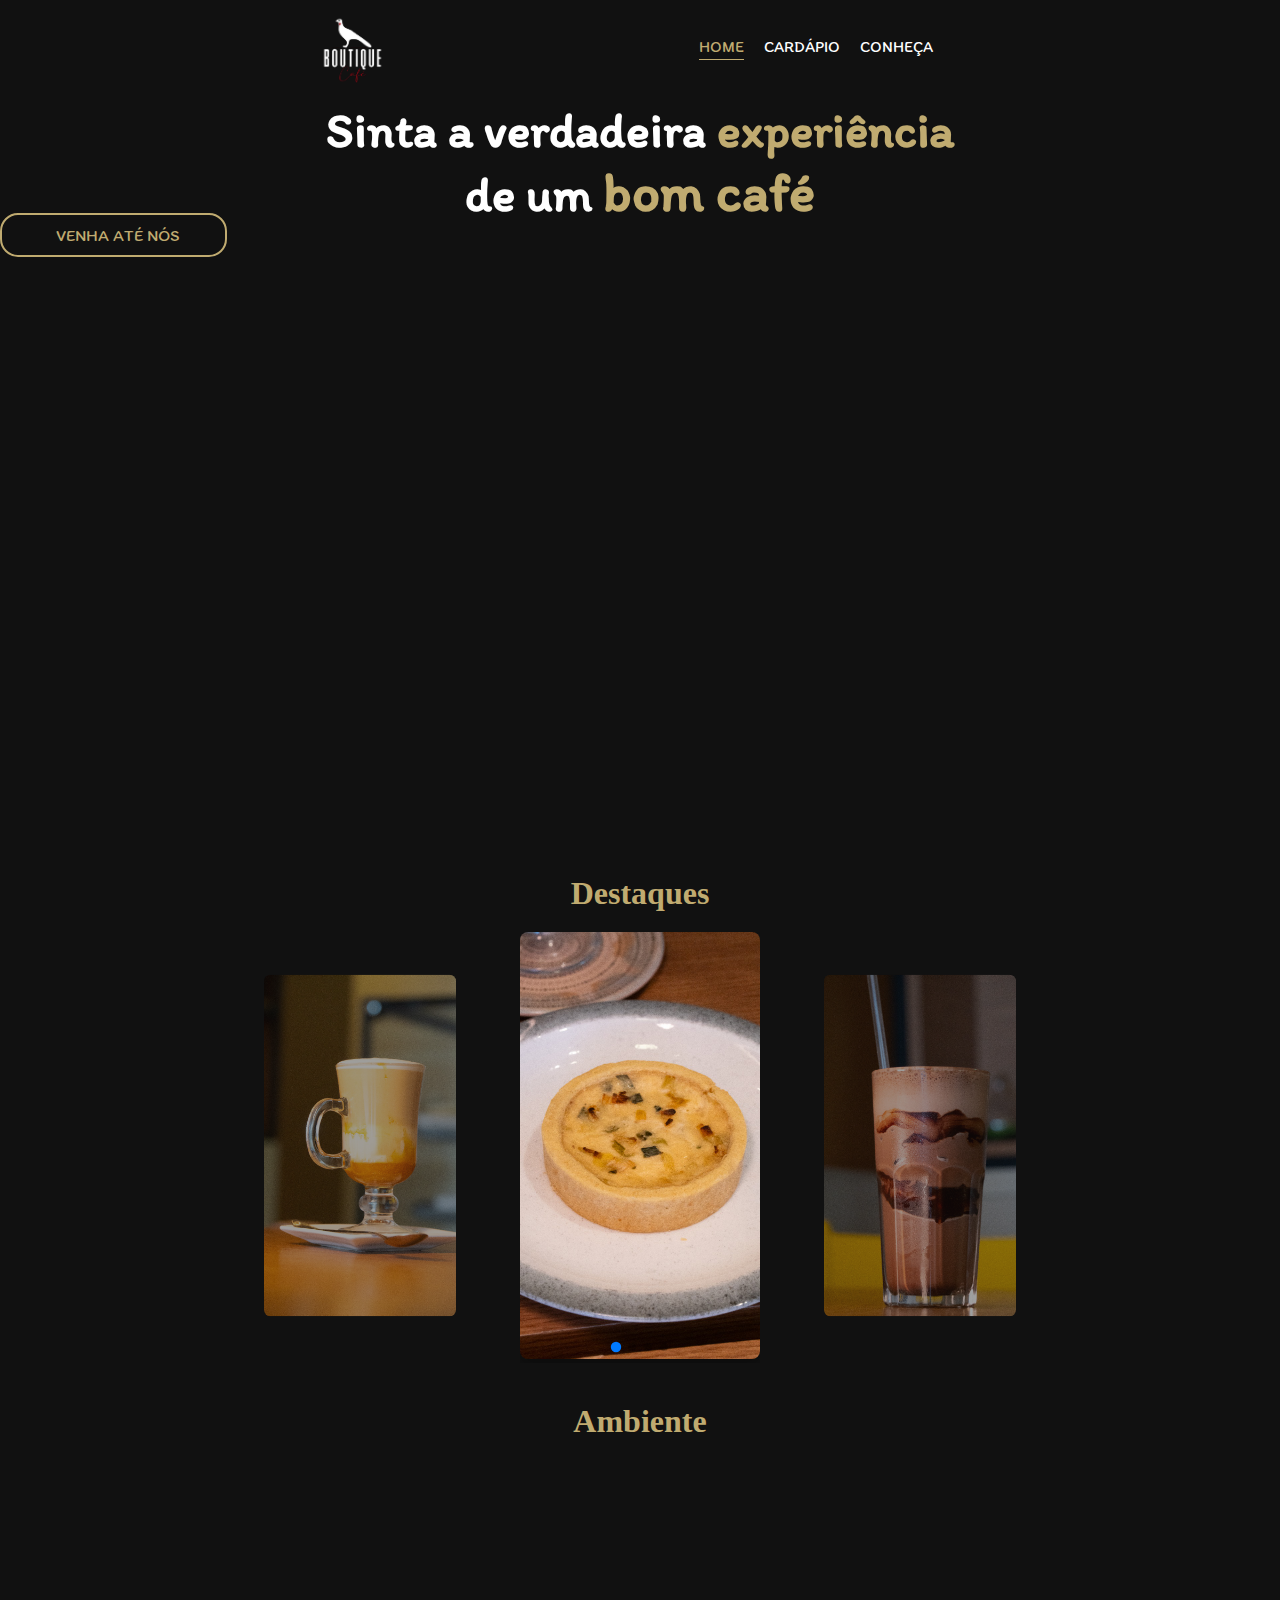
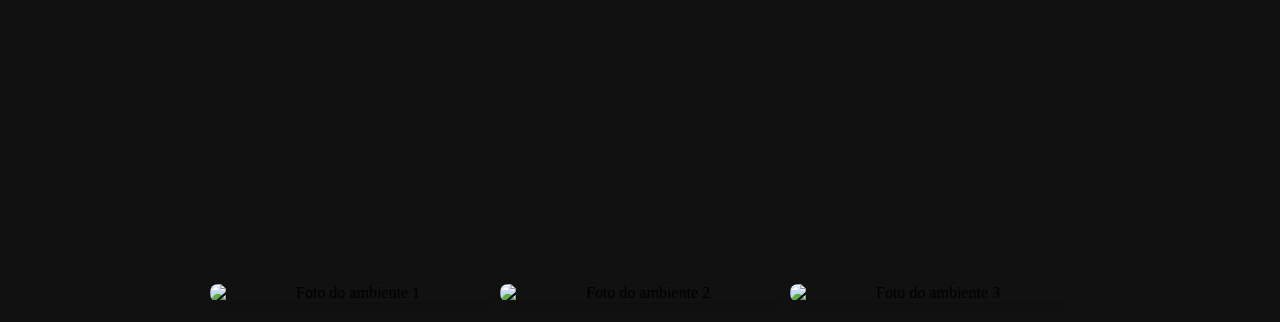
==== commit aa3ef4eb: "alteração dos links" ====
--- a/index.html
+++ b/index.html
@@ -16,12 +16,12 @@
                 <li><a href="index.html" id="current-page">HOME</a></li>
                 <li><a href="cardapio.html">CARDÁPIO</a></li>
                 <li><a href="conheca.html">CONHEÇA</a></li>
-                <li id="btn-li"><a href="https://maps.app.goo.gl/JUyCvfjttjTmY7Di7" id="btn-instagram"><i class="fa-brands fa-instagram"></i></a></li>
+                <li id="btn-li"><a href="https://www.instagram.com/boutiquecafecordeiro?igsh=YmhxeDAzY2RsanJk" id="btn-instagram"><i class="fa-brands fa-instagram"></i></a></li>
             </ul>
         </nav>
         <div class="title">
             <h1>Sinta a verdadeira <span>experiência</span> de um <span id="bigspan">bom café</span></h1>
-            <button class="btn-loc"><i class="fa-solid fa-location-dot"></i> VENHA ATÉ NÓS</button>
+            <a href="https://maps.app.goo.gl/JUyCvfjttjTmY7Di7" class="btn-loc"><i class="fa-solid fa-location-dot"></i> VENHA ATÉ NÓS</a>
         </div>
     </header>
     <main class="content-main">
--- a/assets/main.css
+++ b/assets/main.css
@@ -126,6 +126,7 @@
 }
 
 .btn-loc {
+    text-decoration: none;
     animation: btn-op-rg 2s ease;
     font-family: "Itim", cursive;
     margin-top: 5vw;
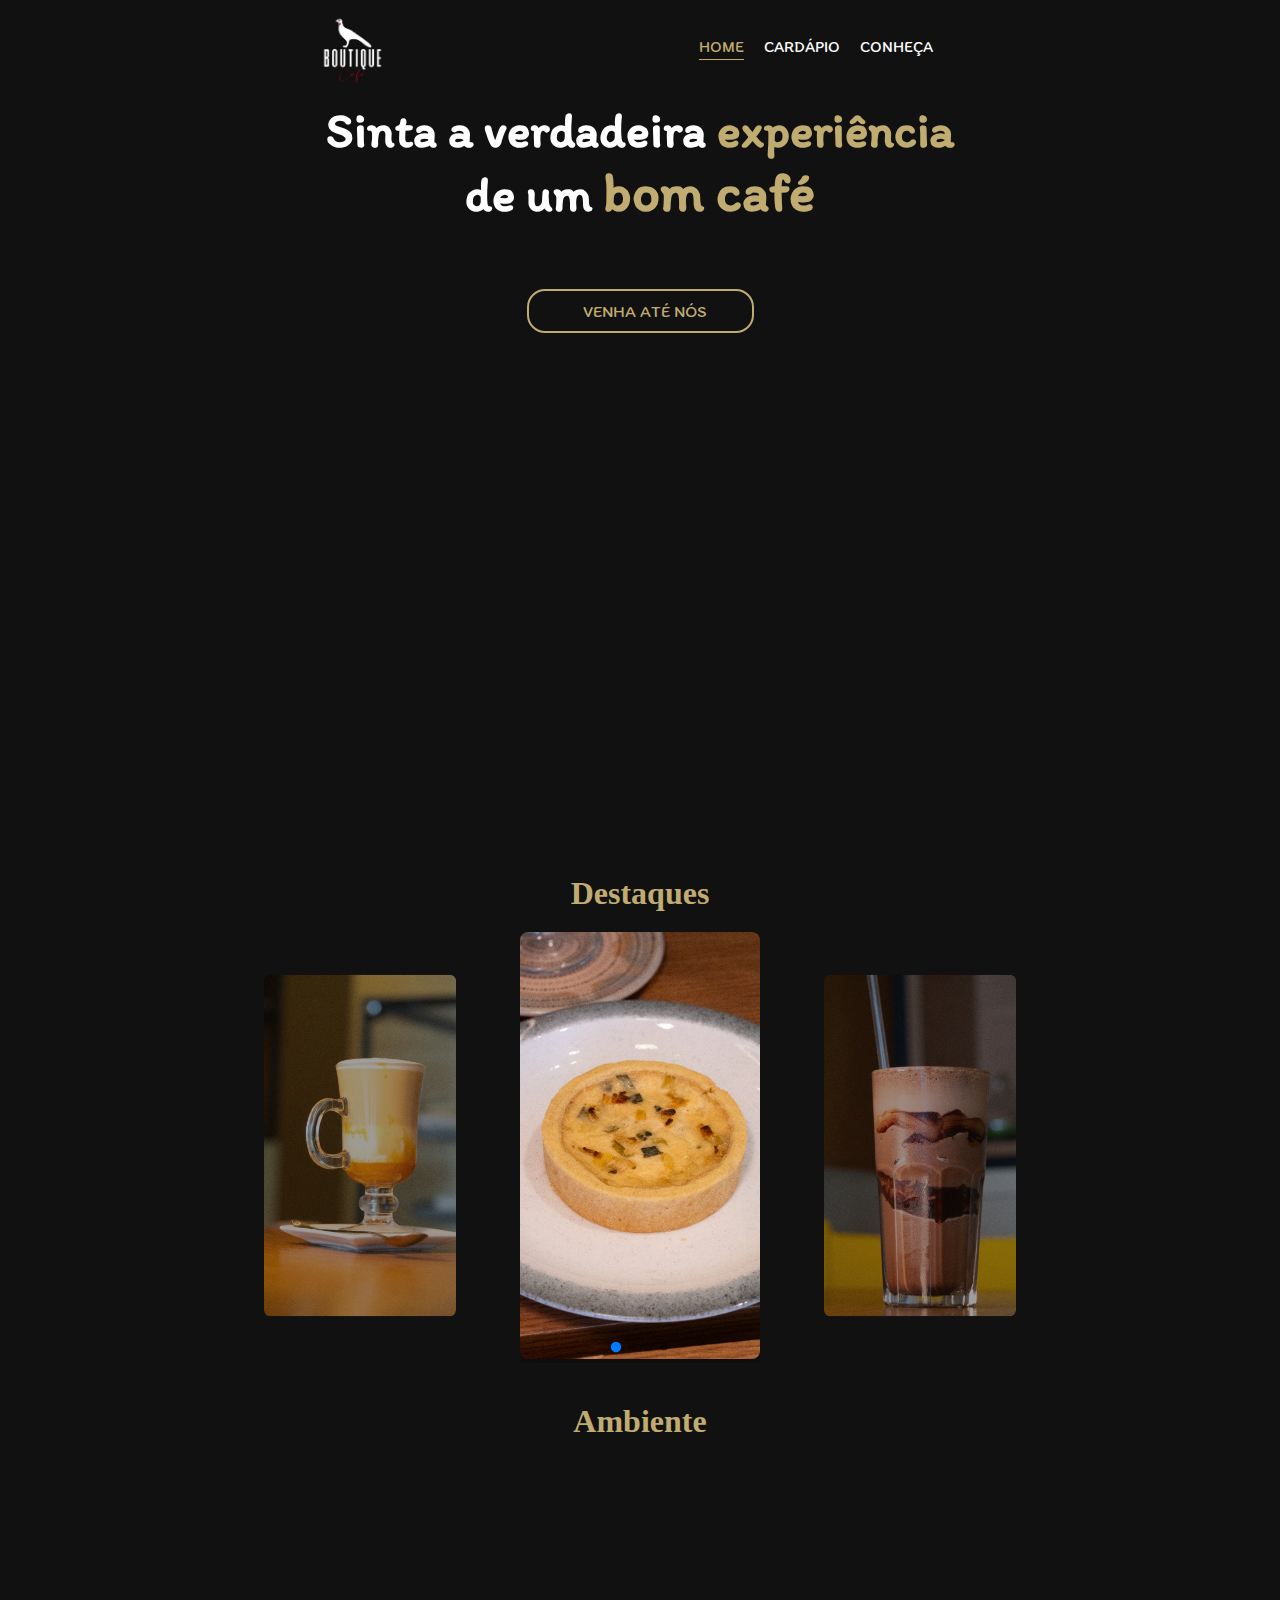
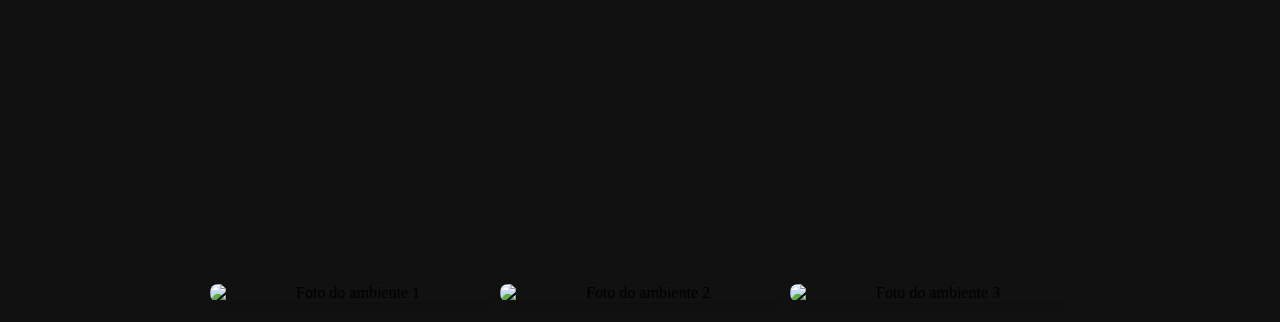
==== commit f5d7e24d: "correção title" ====
--- a/index.html
+++ b/index.html
@@ -7,6 +7,9 @@
     <title>Home | Boutique Café</title>
     <link rel="stylesheet" href="assets/main.css">
     <link rel="stylesheet" href="assets/estilos/home.css">
+    <style>
+        
+    </style>
 </head>
 <body>
     <header class="header">
--- a/assets/main.css
+++ b/assets/main.css
@@ -105,7 +105,9 @@
 }
 
 .title {
-    place-items: center;
+    display: flex;
+    flex-direction: column;
+    align-items: center;
 }
 
 .title h1 {
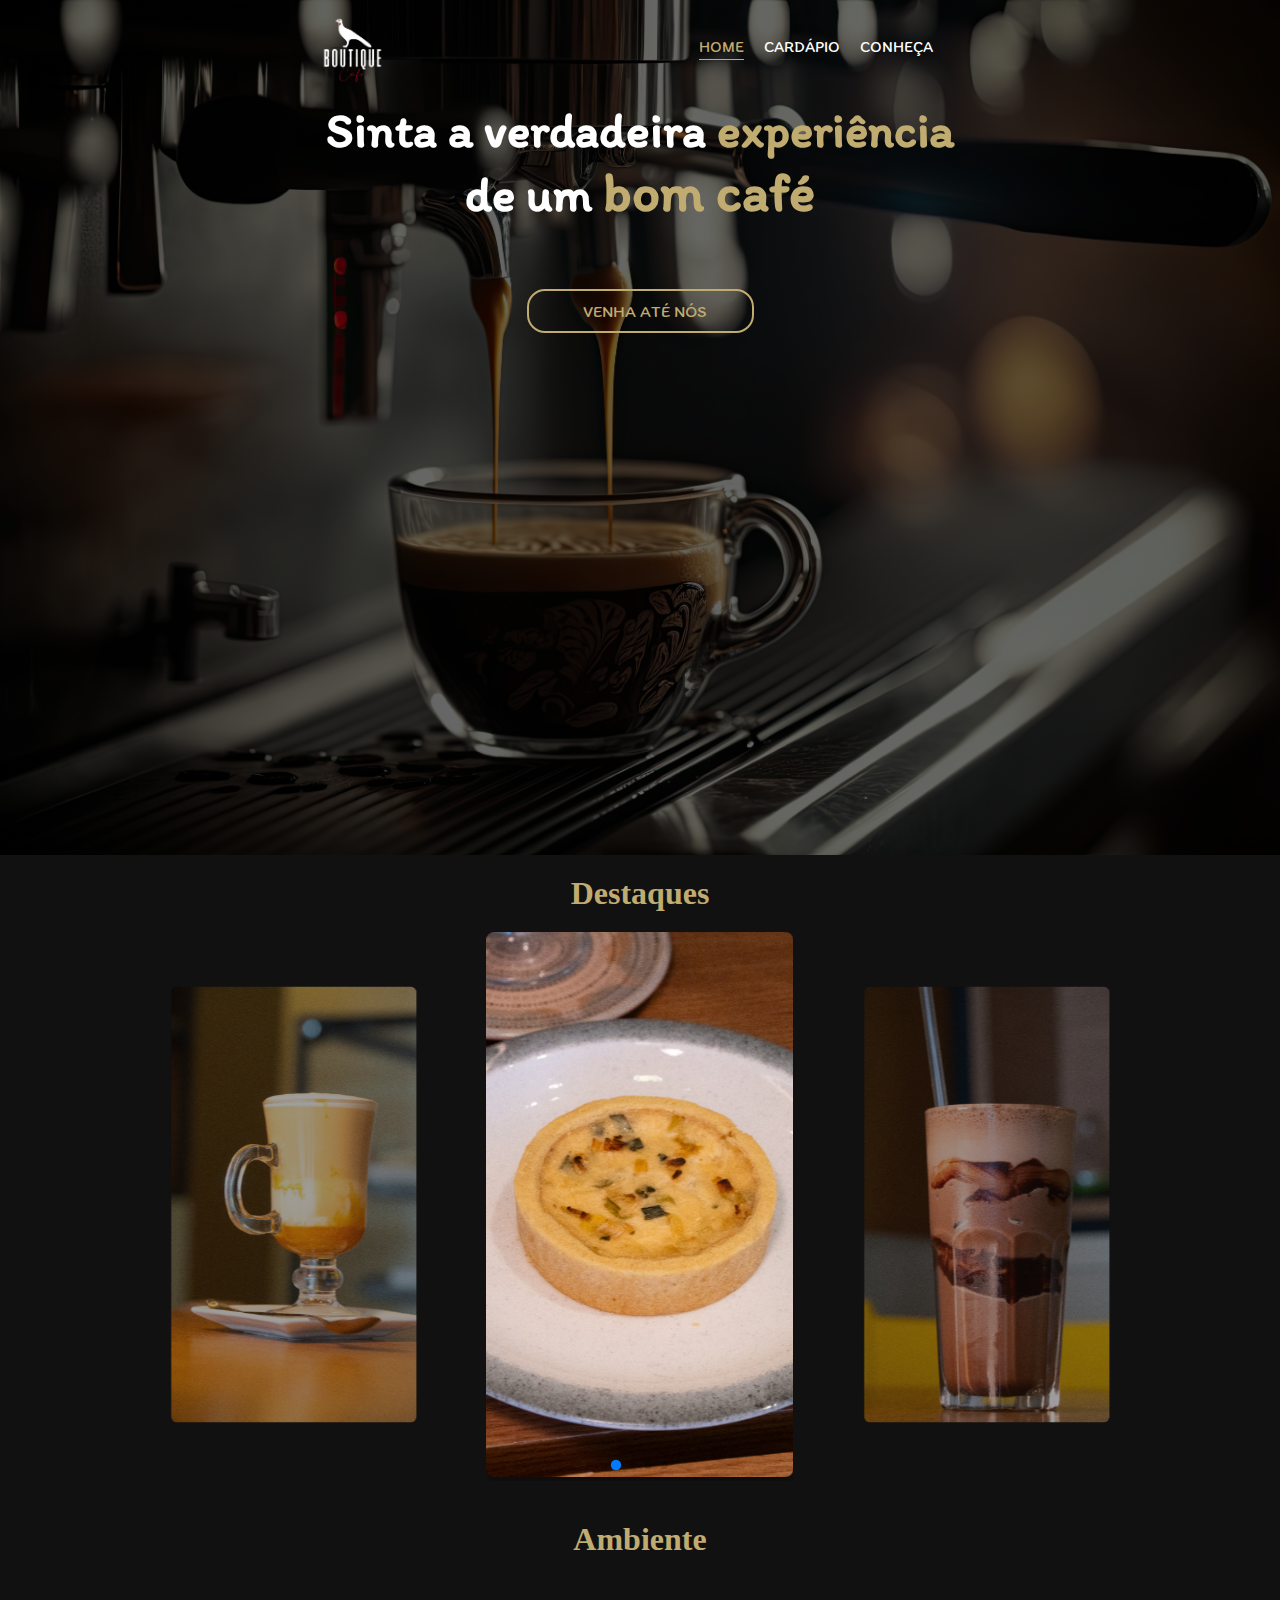
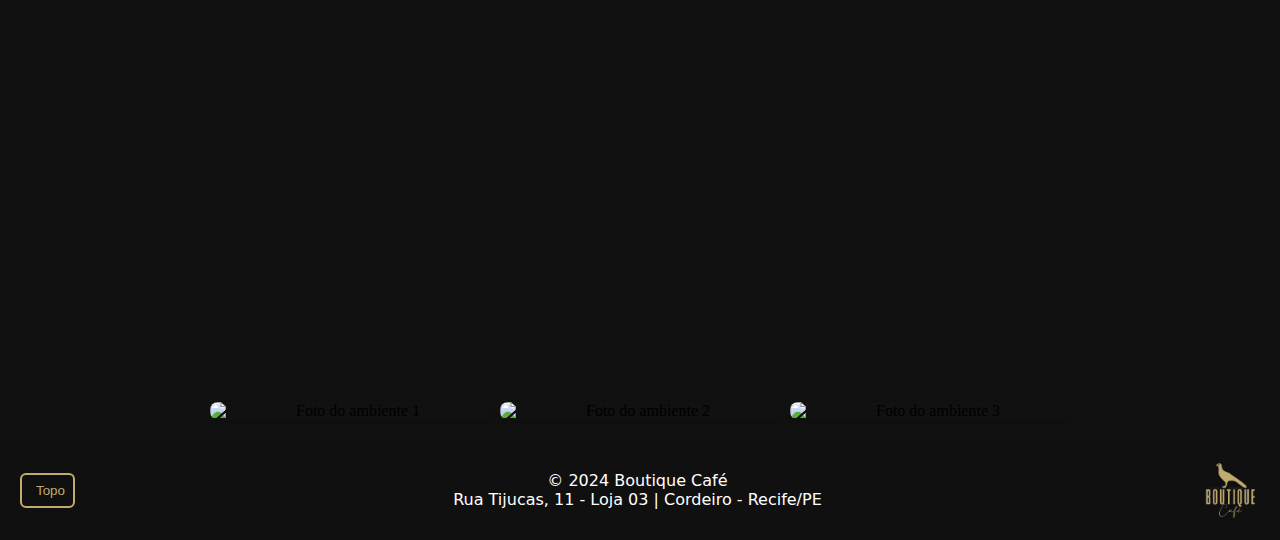
==== commit 248ca65e: "correções de responsividade e adição do footer" ====
--- a/index.html
+++ b/index.html
@@ -1,5 +1,6 @@
 <!DOCTYPE html>
 <html lang="pt-BR">
+
 <head>
     <meta charset="UTF-8">
     <script src="https://kit.fontawesome.com/f527ee9b29.js" crossorigin="anonymous"></script>
@@ -8,9 +9,15 @@
     <link rel="stylesheet" href="assets/main.css">
     <link rel="stylesheet" href="assets/estilos/home.css">
     <style>
-        
+        .header {
+            background: linear-gradient(rgba(0, 0, 0, 0.6), rgba(0, 0, 0, 0.6)),
+                url(assets/imagens/Supermelon.jpeg);
+            background-repeat: no-repeat;
+            background-size: cover;
+        }
     </style>
 </head>
+
 <body>
     <header class="header">
         <nav class="nav">
@@ -19,12 +26,14 @@
                 <li><a href="index.html" id="current-page">HOME</a></li>
                 <li><a href="cardapio.html">CARDÁPIO</a></li>
                 <li><a href="conheca.html">CONHEÇA</a></li>
-                <li id="btn-li"><a href="https://www.instagram.com/boutiquecafecordeiro?igsh=YmhxeDAzY2RsanJk" id="btn-instagram"><i class="fa-brands fa-instagram"></i></a></li>
+                <li id="btn-li"><a href="https://www.instagram.com/boutiquecafecordeiro?igsh=YmhxeDAzY2RsanJk"
+                        id="btn-instagram"><i class="fa-brands fa-instagram"></i></a></li>
             </ul>
         </nav>
         <div class="title">
             <h1>Sinta a verdadeira <span>experiência</span> de um <span id="bigspan">bom café</span></h1>
-            <a href="https://maps.app.goo.gl/JUyCvfjttjTmY7Di7" class="btn-loc"><i class="fa-solid fa-location-dot"></i> VENHA ATÉ NÓS</a>
+            <a href="https://maps.app.goo.gl/JUyCvfjttjTmY7Di7" class="btn-loc"><i class="fa-solid fa-location-dot"></i>
+                VENHA ATÉ NÓS</a>
         </div>
     </header>
     <main class="content-main">
@@ -57,7 +66,8 @@
                     <iframe style="border-radius:12px"
                         src="https://open.spotify.com/embed/playlist/3Sc6kxvtyqNunFxb2NByYa?utm_source=generator"
                         width="100%" height="400px" frameBorder="0" allowfullscreen=""
-                        allow="autoplay; clipboard-write; encrypted-media; fullscreen; picture-in-picture" loading="lazy">
+                        allow="autoplay; clipboard-write; encrypted-media; fullscreen; picture-in-picture"
+                        loading="lazy">
                     </iframe>
                 </div>
                 <div class="ambiente-gallery">
@@ -70,46 +80,47 @@
     </main>
 
     <footer class="footer">
-
+        <div id="botoes">
+            <button class="btn-return" id="ir-topo"><i class="fa-solid fa-angle-up"></i> Topo</button>
+        </div>
+        <p id="copyright">&copy; 2024 Boutique Café<br>Rua Tijucas, 11 - Loja 03 | Cordeiro - Recife/PE</p>
+        <img src="assets/imagens/footer-logo.png" alt="">
     </footer>
 
     <script src="https://www.gstatic.com/dialogflow-console/fast/messenger/bootstrap.js?v=1"></script>
-<df-messenger
-  intent="WELCOME"
-  chat-title="Assistente_Virtual"
-  agent-id="2d00a8aa-26d2-4cb7-b5be-361709b8a0f1"
-  language-code="pt-br"
-></df-messenger>
+    <df-messenger intent="WELCOME" chat-title="Assistente_Virtual" agent-id="2d00a8aa-26d2-4cb7-b5be-361709b8a0f1"
+        language-code="pt-br"></df-messenger>
 
-<script src="assets/main.js"></script>
+    <script src="assets/main.js"></script>
 
-<link rel="stylesheet" href="assets/vendor/swiper-bundle.min.css">
-<script src="assets/vendor/swiper-bundle.min.js"></script>
-<script>
-    const swiper = new Swiper('.swiper', {
-    loop: true, // Ativa o loop contínuo
-    centeredSlides: true, // Centraliza o slide ativo
-    slidesPerView: 3, // Mostra 3 slides ao mesmo tempo
-    spaceBetween: 40, // Aumenta o espaço entre os slides
-    autoplay: {
-        delay: 3000, // Tempo entre transições (3 segundos)
-        disableOnInteraction: false, // Continua após interação do usuário
-    },
-    pagination: {
-        el: '.swiper-pagination', // Elemento do paginador
-        clickable: true, // Torna os pontos clicáveis
-    },
-    breakpoints: {
-        768: {
-            slidesPerView: 3, // 3 slides no desktop
-            spaceBetween: 40, // Espaço maior entre os slides
-        },
-        480: {
-            slidesPerView: 2, // 1 slide em telas pequenas
-        },
-    },
-});
-</script>
+    <link rel="stylesheet" href="assets/vendor/swiper-bundle.min.css">
+    <script src="assets/vendor/swiper-bundle.min.js"></script>
+    <script>
+        const swiper = new Swiper('.swiper', {
+            loop: true, // Ativa o loop contínuo
+            centeredSlides: true, // Centraliza o slide ativo
+            slidesPerView: 3, // Mostra 3 slides ao mesmo tempo
+            spaceBetween: 40, // Aumenta o espaço entre os slides
+            autoplay: {
+                delay: 3000, // Tempo entre transições (3 segundos)
+                disableOnInteraction: false, // Continua após interação do usuário
+            },
+            pagination: {
+                el: '.swiper-pagination', // Elemento do paginador
+                clickable: true, // Torna os pontos clicáveis
+            },
+            breakpoints: {
+                768: {
+                    slidesPerView: 3, // 3 slides no desktop
+                    spaceBetween: 40, // Espaço maior entre os slides
+                },
+                480: {
+                    slidesPerView: 2, // 1 slide em telas pequenas
+                },
+            },
+        });
+    </script>
 
 </body>
+
 </html>--- a/assets/main.css
+++ b/assets/main.css
@@ -17,10 +17,6 @@
     flex: 1 1;
     min-height: 100vh;
 }
-
-.df-messenger {
-    bottom: 200px; /* Define a distância da parte inferior */
-  }
   
 
 /* header */
@@ -176,6 +172,9 @@
 /* responsividade do header */
 
 @media screen and (max-width: 769px) {
+    .footer {
+        margin-bottom: 81px;
+    }
 
     .nav ul {
         display: flex;
@@ -260,4 +259,44 @@
     }
 }
 
-/* fim do header */+/* fim do header */
+
+/*css do footer*/
+footer {
+    font-family: system-ui, -apple-system, BlinkMacSystemFont, 'Segoe UI', Roboto, Oxygen, Ubuntu, Cantarell, 'Open Sans', 'Helvetica Neue', sans-serif;
+    display: flex;
+    background-color: #111010;
+    color: #fafafa;
+    align-items: center;
+    justify-content: space-between;
+    padding: 20px;
+
+    img {
+        width: 60px;
+    }
+    p {
+        text-align: center;
+        color: #fff;
+    }
+    #botoes {
+        display: flex;
+    }
+    #botoes .btn-return {
+        border: 2px solid #c0ab70;
+        display: flex;
+        color: #c0ab70;
+        padding: 8px;
+        border-radius: 6px;
+        background-color: transparent;
+        cursor: pointer;
+        transition: 0.33s;
+        align-items: center;
+    }#botoes .btn-return i {
+        margin-right: 6px;
+    }
+    #botoes .btn-return:hover {
+        background-color: #c0ab70;
+        color: #fafafa;
+    }
+
+}--- a/assets/estilos/home.css
+++ b/assets/estilos/home.css
@@ -95,7 +95,7 @@
 
 .swiper {
     width: 100%;
-    max-width: 800px;
+    max-width: 1000px;
     margin: 0 auto;
     position: relative;
 }
